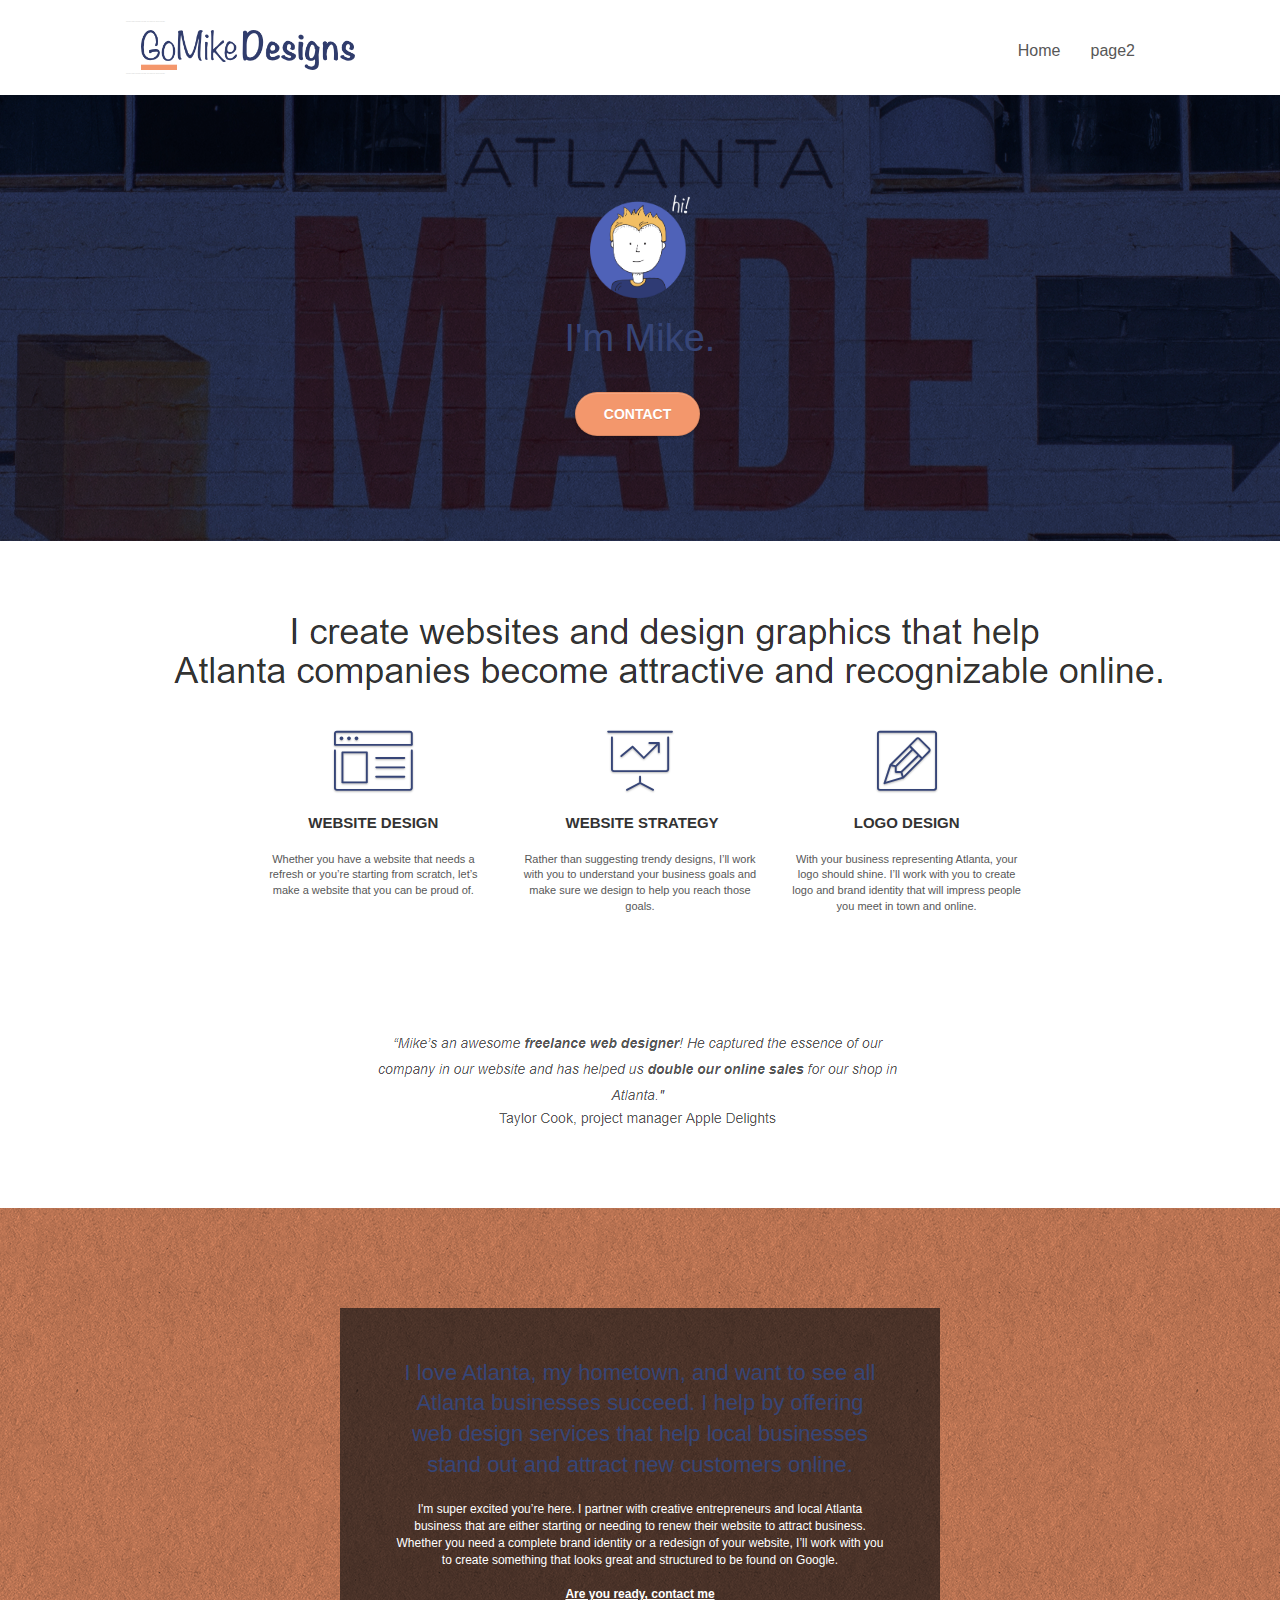
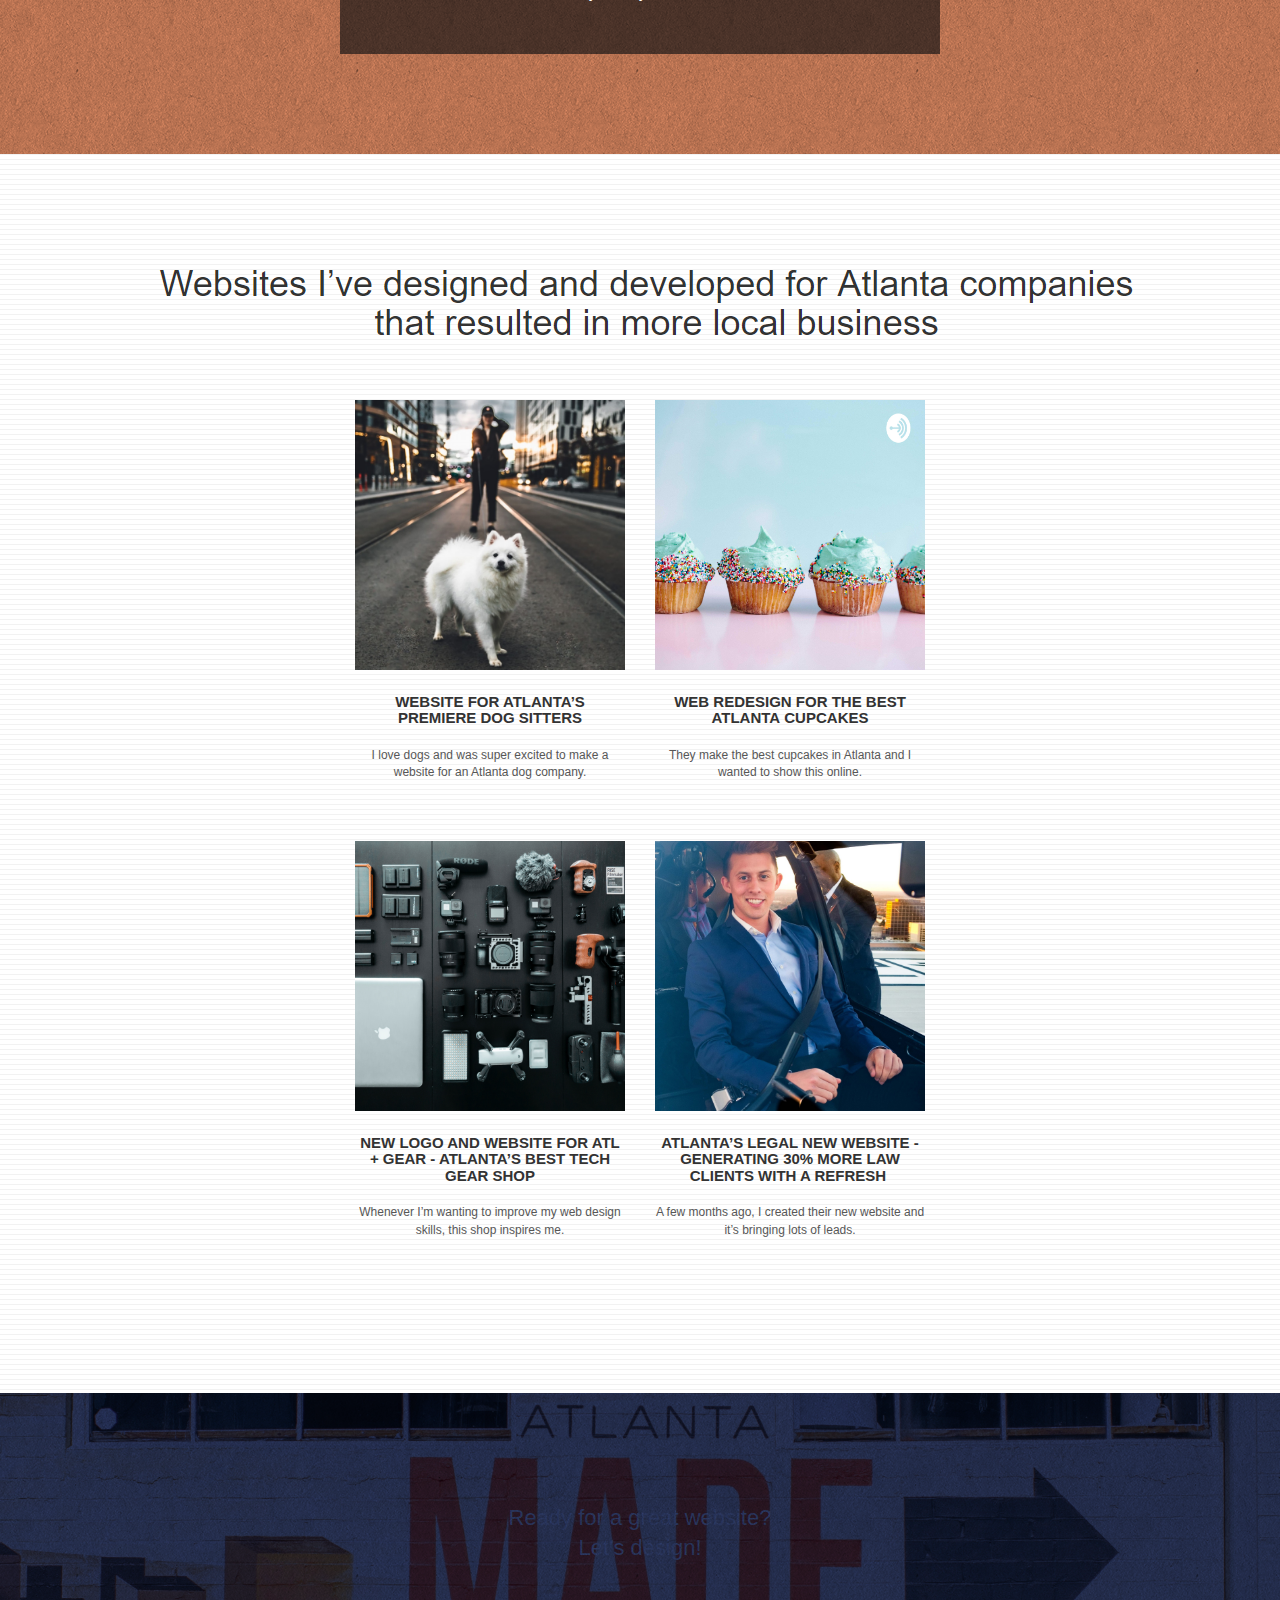
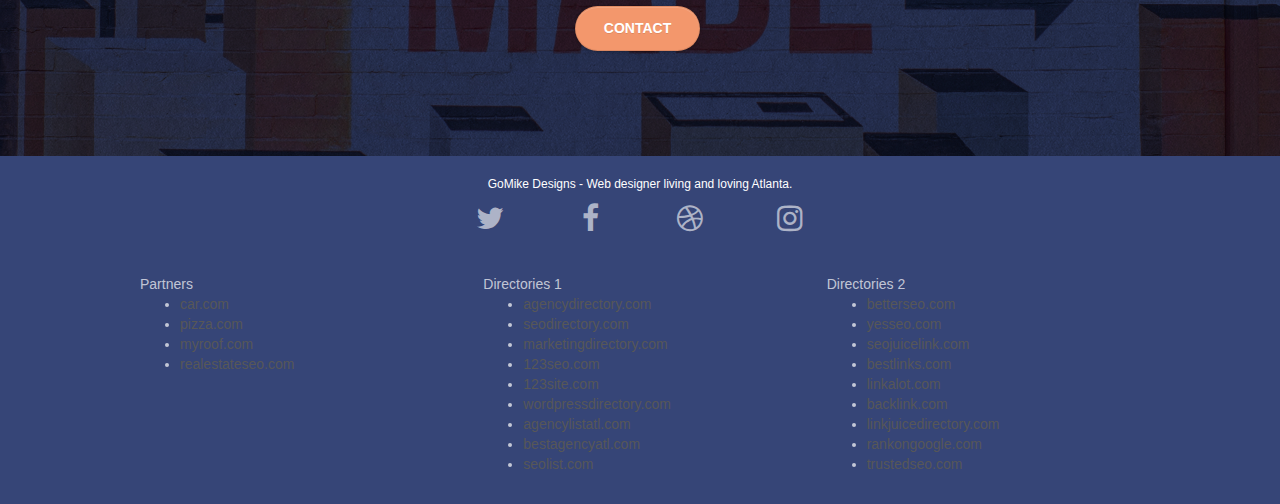
==== index.html @ de00672e "Project Setup" ====
<!doctype html>
<html lang="Default">
<head>
    <meta charset="utf-8">
    <meta name="keywords" content="seo, google, website, internet, web design, design agency, design agency, design agency, design agency, design agency, design agency, logo design atlanta">
    <meta name="description" content="I'm Mike and your should hire me to build your website">
    <meta name="viewport" content="width=device-width, initial-scale=1.0, viewport-fit=cover">
    <link rel="shortcut icon" type="image/png" href="favicon.jpg">
    
	<link rel="stylesheet" type="text/css" href="./css/bootstrap.css">
	<link rel="stylesheet" type="text/css" href="style.css">
	<link rel="stylesheet" type="text/css" href="./css/font-awesome.css">
	<link rel="stylesheet" type="text/css" href="./css/et-line.css">
	
    
	<script src="./js/jquery-2.1.0.js"></script>
	<script src="./js/bootstrap.js"></script>
	<script src="./js/blocs.js"></script>
	<script src="./js/jquery.touchSwipe.js"></script>
	<script src="./js/gmaps.js"></script>

    <title>.</title>

    
<!-- Analytics -->
 
<!-- Analytics END -->
    
</head>
<body>
<!-- Main container -->
<div class="page-container">
    
<!-- bloc-0 -->
<div class="bloc bgc-white l-bloc " id="bloc-0">
	<div class="container bloc-sm">
		<nav class="navbar row">
			<div class="navbar-header">
					<div class="keywords" style="color:#cccccc;font-size:1px;">web agency atlanta, web strategy, web design, logo, website, web, internet, logo design</div>
				<a class="navbar-brand" href="index.html"><img src="img/atlanta%20web%20design%20logo.png" alt="logo, seo, google, website, internet, web design, design agency" height="40" /></a>
					<div class="keywords" style="color:#cccccc;font-size:1px;">web agency atlanta, web strategy, web design, logo, website, web, internet, logo design</div>

				<button id="nav-toggle" type="button" class="ui-navbar-toggle navbar-toggle" data-toggle="collapse" data-target=".navbar-1">
					<span class="sr-only">Toggle navigation</span><span class="icon-bar"></span><span class="icon-bar"></span><span class="icon-bar"></span>
				</button>
			</div>
			<div class="collapse navbar-collapse navbar-1 special-dropdown-nav">
				<ul class="site-navigation nav navbar-nav">
					<li>
						<a href="index.html">Home</a>
					</li>
					<li>
					</li>
					<li>
						<a href="page2.html">page2</a>
					</li>
				</ul>
			</div>
		</nav>
	</div>
</div>
<!-- bloc-0 END -->

<!-- bloc-1-hero -->
<div class="bloc bgc-dark-slate-blue bg-atlanta-20made-20sign d-bloc bg-t-edge bloc-bg-texture texture-paper b-parallax" id="bloc-1-hero">
	<div class="container bloc-lg">
		<div class="row tight-width-whitespace">
			<div class="col-sm-12">
				<img src="img/atlanta%20web%20designer%20mike.png" class="center-block image-resize-mode" width="100" alt="atlanta web designer mike,seo, google, website, internet, web design, design agency" />
				<h1 class="text-center hero-bloc-text tc-white ">
					I'm Mike.
				</h1>
				<div class="text-center">
					<a href="page2.html" class="btn btn-lg btn-clean btn-rd cta-hero btn-atomic-tangerine" id="cta-hero">Contact</a>
				</div>
			</div>
		</div>
	</div>
</div>
<!-- bloc-1-hero END -->

<!-- bloc-2-services -->
<div class="bloc bgc-white l-bloc" id="bloc-2-services">
	<div class="container bloc-md">
		<div class="row">
			<div class="col-sm-12 text-center">
				<img alt="web agency, web design, logo design, atlanta agency, mike" src="img/title.png" />
			</div>
		</div>
		<div class="row voffset-lg med-width-whitespace">
			<div class="col-sm-4">
				<div class="text-center">
					<span class="et-icon-browser sm-shadow icon-dark-slate-blue icons icon-lg"></span>
				</div>
				<h1 class="mg-md text-center service-header">
					Website Design
				</h1>
				<p class="text-center ">
					Whether you have a website that needs a refresh or you&rsquo;re starting from scratch, let&rsquo;s make a website that you can be proud of.
				</p>
			</div>
			<div class="col-sm-4">
				<div class="text-center">
					<span class="et-icon-presentation sm-shadow icon-dark-slate-blue icons icon-lg"></span>
				</div>
				<h1 class="mg-md text-center service-header">
					&nbsp;Website Strategy
				</h1>
				<p class="text-center ">
					Rather than suggesting trendy designs, I&rsquo;ll work with you to understand your business goals and make sure we design to help you reach those goals.<br>
				</p>
			</div>
			<div class="col-sm-4">
				<div class="text-center">
					<span class="et-icon-edit sm-shadow icon-dark-slate-blue icons icon-lg"></span>
				</div>
				<h1 class="mg-md text-center service-header">
					Logo Design
				</h1>
				<p class="text-center ">
					With your business representing Atlanta, your logo should shine. I&rsquo;ll work with you to create logo and brand identity that will impress people you meet in town and online.
				</p>
			</div>
		</div>
		<div class="row voffset-lg voffset">
			<div class="col-xs-12 col-md-8 col-md-offset-2 text-center">
				<img alt="web agency, web design, logo design " src="img/quote.png" />
			</div>
		</div>
	</div>
</div>
<!-- bloc-2-services END -->

<!-- bloc-3-what-i-do -->
<div class="bloc tc-white bgc-atomic-tangerine bloc-bg-texture texture-paper b-parallax bg-atlanta-20made-20sign-20orange d-bloc" id="bloc-3-what-i-do">
	<div class="container bloc-lg">
		<div class="row tight-width-whitespace black-background">
			<div class="col-sm-12">
				<h2 class="mg-md text-center tc-white">
					I love Atlanta, my hometown, and want to see all Atlanta businesses succeed. I help by offering web design services that help local businesses stand out and attract new customers online.<br>
				</h2>
				<p class="text-center white">
					I'm super excited you&rsquo;re here. I partner with creative entrepreneurs and local Atlanta business that are either starting or needing to renew their website to attract business. Whether you need a complete brand identity or a redesign of your website, I&rsquo;ll work with you to create something that looks great and structured to be found on Google.<br><br><a class="ltc-white bold-link" href="page2.html">Are you ready, contact me</a><br>
				</p>
			</div>
		</div>
	</div>
</div>
<!-- bloc-3-what-i-do END -->

<!-- bloc-4-portfolio -->
<div class="bloc bgc-white bg-lines-h2-bg bg-repeat l-bloc" id="bloc-4-portfolio">
	<div class="container bloc-lg">
		<div class="row">
			<div class="col-sm-12 text-center">
								<img alt="web agency, web design, logo design " src="img/title2.png" />

			</div>
		</div>
		<div class="row tight-width-whitespace portfolio-row">
			<div class="col-sm-6">
				<a href="#" data-lightbox="img/11.jpg" data-gallery-id="gallery-1" data-caption="Website for Atlanta's Premiere dog salon" data-frame="snapshot-lb"><img src="img/11.jpg" class="img-responsive portfolio-thumb" alt="seo, google, website, internet, web design, design agency website for dog salon"/></a>
				<h3 class="mg-md text-center">
					Website for Atlanta&rsquo;s premiere Dog Sitters
				</h3>
				<p class="text-center">
					I love dogs and was super excited to make a website for an Atlanta dog company.
				</p>
			</div>
			<div class="col-sm-6">
				<a href="#" data-lightbox="img/2.jpg" data-gallery-id="gallery-1" data-caption="web redesign for the best cupcakes in Atlanta" data-frame="snapshot-lb"><img src="img/2.jpg" class="img-responsive portfolio-thumb" alt="seo, google, website, internet, web design, design agency website for best cupcakes in atlanta"/></a>
				<h3 class="mg-md text-center">
					Web redesign for the best Atlanta&nbsp;cupcakes
				</h3>
				<p class="text-center">
					They make the best cupcakes in Atlanta and I wanted to show this online.
				</p>
			</div>
		</div>
		<div class="row tight-width-whitespace portfolio-row">
			<div class="col-sm-6">
				<a href="#" data-lightbox="img/3.bmp" data-gallery-id="gallery-1" data-caption="New logo and website for Atlanta's best tech gear shop" data-frame="snapshot-lb"><img src="img/3.bmp" class="img-responsive portfolio-thumb" alt="3.jpg" /></a>
				<h3 class="mg-md text-center">
					New logo and website for Atl + Gear - Atlanta&rsquo;s best tech gear shop
				</h3>
				<p class="text-center">
					Whenever I&rsquo;m wanting to improve my web design skills, this shop inspires me.
				</p>
			</div>
			<div class="col-sm-6">
				<a href="#" data-lightbox="img/4.bmp" data-gallery-id="gallery-1" data-caption="Atlanta's legal website generates 30% more clients after web redesign" data-frame="snapshot-lb"><img src="img/4.bmp" class="img-responsive portfolio-thumb" alt="seo, google, website, internet, web design, Atlanta's legal website generates 30% more clients after web redesign" /></a>
				<h3 class="mg-md text-center">
					Atlanta&rsquo;s legal new website - Generating 30% more law clients with a refresh&nbsp;
				</h3>
				<p class="text-center">
					A few months ago, I created their new website and it&rsquo;s bringing lots of leads.
				</p>
			</div>
		</div>
	</div>
</div>
<!-- bloc-4-portfolio END -->

<!-- bloc-5-cta -->
<div class="bloc bgc-dark-slate-blue bg-atlanta-20made-20sign d-bloc bloc-bg-texture texture-paper" id="bloc-5-cta">
	<div class="container bloc-lg">
		<div class="row">
			<h2 class="mg-md text-center tc-white">
				Ready for a great website? <br>Let&rsquo;s design!
			</h2>
			<div class="col-sm-12 text-center">
				<a href="page2.html" class="btn btn-atomic-tangerine btn-clean btn-rd btn-lg cta-hero">Contact</a>
			</div>
		</div>
	</div>
</div>
<!-- bloc-5-cta END -->

<!-- Footer - bloc-8 -->
<div class="bloc bgc-dark-slate-blue d-bloc" id="bloc-8">
	<div class="container bloc-sm">
		<div class="row">
			<div class="col-sm-12">
				<p class="text-center white">
					GoMike Designs - Web designer living and loving Atlanta.<br>
				</p>
				<div class="row row-no-gutters social">
					<div class="col-sm-3">
						<div class="text-center">
							<a class="social" href="index.html"><span class="fa fa-twitter icon-md"></span></a>
						</div>
					</div>
					<div class="col-sm-3">
						<div class="text-center">
							<a class="social" href="index.html"><span class="fa fa-facebook icon-md"></span></a>
						</div>
					</div>
					<div class="col-sm-3">
						<div class="text-center">
							<a class="social" href="index.html"><span class="fa fa-dribbble icon-md"></span></a>
						</div>
					</div>
					<div class="col-sm-3">
						<div class="text-center">
							<a class="social" href="index.html"><span class="fa fa-instagram icon-md"></span></a>
						</div>
					</div>

					<div class="keywords" style="color:#364577;">web agency atlanta, web strategy, web design, logo, website, web, internet, logo design</div>

				</div>
					<div class="row">
					<div class="col-sm-4">
						Partners
							<ul>
								<li><a href="car.com">car.com</a></li>
								<li><a href="pizza.com">pizza.com</a></li>
								<li><a href="myroof.com">myroof.com</a></li>
								<li><a href="realestateseo.com">realestateseo.com</a></li>
							</ul>		
					</div>
					<div class="col-sm-4">
						Directories 1
						<ul>
							<li><a href="agencydirectory.com">agencydirectory.com</a></li>
							<li><a href="seodirectory.com">seodirectory.com</a></li>
							<li><a href="marketingdirectory.com">marketingdirectory.com</a></li>
							<li><a href="123seo.com">123seo.com</a></li>
							<li><a href="123site.com">123site.com</a></li>
							<li><a href="wordpressdirectory.com">wordpressdirectory.com</a></li>
							<li><a href="agencylistatl.com">agencylistatl.com</a></li>
							<li><a href="bestagencyatl.com">bestagencyatl.com</a></li>
							<li><a href="seolist.com">seolist.com</a></li>
						</ul>
					</div>
					<div class="col-sm-4">
						Directories 2
						<ul>
							<li><a href="betterseo.com">betterseo.com</a></li>
							<li><a href="yesseo.com">yesseo.com</a></li>
							<li><a href="seojuicelink.com">seojuicelink.com</a></li>
							<li><a href="bestlinks.com">bestlinks.com</a></li>
							<li><a href="linkalot.com">linkalot.com</a></li>
							<li><a href="backlink.com">backlink.com</a></li>
							<li><a href="linkjuicedirectory.com">linkjuicedirectory.com</a></li>
							<li><a href="rankongoogle.com">rankongoogle.com</a></li>
							<li><a href="trustedseo.com">trustedseo.com</a></li>
						</ul>
					</div>
				</div>
			</div>
		</div>
	</div>
</div>
<!-- Footer - bloc-8 END -->

</div>
<!-- Main container END -->
    

</body>
</html>
---- style.css ----
body {
    margin: 0;
    padding: 0;
    background: #FFF;
    overflow-x: hidden;
    -webkit-font-smoothing: antialiased;
    -moz-osx-font-smoothing: grayscale;
}

a,
button {
    transition: all .3s ease-in-out;
    outline: none!important;
}

a:hover {
    text-decoration: none;
    cursor: pointer;
}

#page-loading-blocs-notifaction {
    position: fixed;
    top: 0;
    bottom: 0;
    width: 100%;
    z-index: 100000;
    background: #FFFFFF url("img/pageload-spinner.gif") no-repeat center center;
}

.bloc {
    width: 100%;
    clear: both;
    background: 50% 50% no-repeat;
    padding: 0 50px;
    -webkit-background-size: cover;
    -moz-background-size: cover;
    -o-background-size: cover;
    background-size: cover;
    position: relative;
}

.bloc .container {
    padding-left: 0;
    padding-right: 0;
}

.bloc-lg {
    padding: 100px 50px;
}

.bloc-md {
    padding: 50px;
}

.bloc-sm {
    padding: 20px 50px;
}

.bg-center,
.bg-l-edge,
.bg-r-edge,
.bg-t-edge,
.bg-b-edge,
.bg-tl-edge,
.bg-bl-edge,
.bg-tr-edge,
.bg-br-edge,
.bg-repeat {
    -webkit-background-size: auto!important;
    -moz-background-size: auto!important;
    -o-background-size: auto!important;
    background-size: auto!important;
}

.bg-repeat {
    background: repeat;
}

.bg-t-edge {
    background: top no-repeat;
}

.bloc-bg-texture::before {
    content: "";
    background-size: 2px 2px;
    position: absolute;
    top: 0;
    bottom: 0;
    left: 0;
    right: 0;
}

.texture-paper::before {
    background: url("img/texture-paper.png");
    background-size: 280px 280px;
}

.b-parallax {
    background-attachment: fixed;
}

.d-bloc {
    color: rgba(255, 255, 255, .7);
}

.d-bloc button:hover {
    color: rgba(255, 255, 255, .9);
}

.d-bloc .icon-round,
.d-bloc .icon-square,
.d-bloc .icon-rounded,
.d-bloc .icon-semi-rounded-a,
.d-bloc .icon-semi-rounded-b {
    border-color: rgba(255, 255, 255, .9);
}

.d-bloc .divider-h span {
    border-color: rgba(255, 255, 255, .2);
}

.d-bloc .a-btn,
.d-bloc .navbar a,
.d-bloc .navbar-brand,
.d-bloc a .icon-sm,
.d-bloc a .icon-md,
.d-bloc a .icon-lg,
.d-bloc a .icon-xl,
.d-bloc h1 a,
.d-bloc h2 a,
.d-bloc h3 a,
.d-bloc h4 a,
.d-bloc h5 a,
.d-bloc h6 a,
.d-bloc p a {
    color: rgba(255, 255, 255, .6);
}

.d-bloc .a-btn:hover,
.d-bloc .navbar a:hover,
.d-bloc .navbar-brand:hover,
.d-bloc a:hover .icon-sm,
.d-bloc a:hover .icon-md,
.d-bloc a:hover .icon-lg,
.d-bloc a:hover .icon-xl,
.d-bloc h1 a:hover,
.d-bloc h2 a:hover,
.d-bloc h3 a:hover,
.d-bloc h4 a:hover,
.d-bloc h5 a:hover,
.d-bloc h6 a:hover,
.d-bloc p a:hover {
    color: rgba(255, 255, 255, 1);
}

.d-bloc .navbar-toggle .icon-bar {
    background: rgba(255, 255, 255, 1);
}

.d-bloc .btn-wire,
.d-bloc .btn-wire:hover {
    color: rgba(255, 255, 255, 1);
    border-color: rgba(255, 255, 255, 1);
}

.d-bloc .panel {
    color: rgba(0, 0, 0, .5);
}

.d-bloc .panel button:hover {
    color: rgba(0, 0, 0, .7);
}

.d-bloc .panel icon {
    border-color: rgba(0, 0, 0, .7);
}

.d-bloc .panel .divider-h span {
    border-color: rgba(0, 0, 0, .1);
}

.d-bloc .panel .a-btn {
    color: rgba(0, 0, 0, .6);
}

.d-bloc .panel .a-btn:hover {
    color: rgba(0, 0, 0, 1);
}

.d-bloc .panel .btn-wire,
.d-bloc .panel .btn-wire:hover {
    color: rgba(0, 0, 0, .7);
    border-color: rgba(0, 0, 0, .3);
}

.d-bloc .panel,
.l-bloc {
    color: rgba(0, 0, 0, .5);
}

.d-bloc .panel button:hover,
.l-bloc button:hover {
    color: rgba(0, 0, 0, .7);
}

.l-bloc .icon-round,
.l-bloc .icon-square,
.l-bloc .icon-rounded,
.l-bloc .icon-semi-rounded-a,
.l-bloc .icon-semi-rounded-b {
    border-color: rgba(0, 0, 0, .7);
}

.d-bloc .panel .divider-h span,
.l-bloc .divider-h span {
    border-color: rgba(0, 0, 0, .1);
}

.d-bloc .panel .a-btn,
.l-bloc .a-btn,
.l-bloc .navbar a,
.l-bloc .navbar-brand,
.l-bloc a .icon-sm,
.l-bloc a .icon-md,
.l-bloc a .icon-lg,
.l-bloc a .icon-xl,
.l-bloc h1 a,
.l-bloc h2 a,
.l-bloc h3 a,
.l-bloc h4 a,
.l-bloc h5 a,
.l-bloc h6 a,
.l-bloc p a {
    color: rgba(0, 0, 0, .6);
}

.d-bloc .panel .a-btn:hover,
.l-bloc .a-btn:hover,
.l-bloc .navbar a:hover,
.l-bloc .navbar-brand:hover,
.l-bloc a:hover .icon-sm,
.l-bloc a:hover .icon-md,
.l-bloc a:hover .icon-lg,
.l-bloc a:hover .icon-xl,
.l-bloc h1 a:hover,
.l-bloc h2 a:hover,
.l-bloc h3 a:hover,
.l-bloc h4 a:hover,
.l-bloc h5 a:hover,
.l-bloc h6 a:hover,
.l-bloc p a:hover {
    color: rgba(0, 0, 0, 1);
}

.l-bloc .navbar-toggle .icon-bar {
    color: rgba(0, 0, 0, .6);
}

.d-bloc .panel .btn-wire,
.d-bloc .panel .btn-wire:hover,
.l-bloc .btn-wire,
.l-bloc .btn-wire:hover {
    color: rgba(0, 0, 0, .7);
    border-color: rgba(0, 0, 0, .3);
}

.voffset {
    margin-top: 30px;
}

.voffset-lg {
    margin-top: 80px;
}

.row-no-gutters {
    margin-right: 0;
    margin-left: 0;
}

.row.row-no-gutters > [class^="col-"],
.row.row-no-gutters > [class*=" col-"] {
    padding-right: 0;
    padding-left: 0;
}

#bloc-2-services p {
    font-size: 11px;
}

.navbar {
    margin-bottom: 0;
    z-index: 1;
}

.navbar-brand {
    height: auto;
    padding: 3px 15px;
    font-size: 25px;
    font-weight: normal;
    font-weight: 600;
    line-height: 44px;
}

.navbar-brand img {
    max-height: 200px;
    margin: 0 5px 0 0;
    display: inline;
}

.navbar-brand img[src$=svg] {
    min-width: 100px;
}

.nav-center .navbar-brand img {
    margin: 0;
}

.navbar .nav {
    padding-top: 2px;
    margin-right: -16px;
    float: right;
    z-index: 1;
}

.nav > li {
    float: left;
    margin-top: 4px;
    font-size: 16px;
}

.navbar-nav .open .dropdown-menu > li > a {
    text-align: inherit;
}

.nav > li a:hover,
.nav > li a:focus {
    background: transparent;
}

.navbar-toggle {
    margin: 10px 10px 0 0;
    border: 0px;
}

.navbar-toggle:hover {
    background: transparent!important;
}

.navbar-toggle .icon-bar {
    background-color: rgba(0, 0, 0, .5);
    width: 26px;
}

.nav-invert .navbar .nav {
    float: left;
}

.nav-invert .navbar-header,
.nav-invert .navbar-brand {
    float: right;
    position: relative;
    z-index: 2;
}

@media (min-width: 768px) {
    .site-navigation {
        position: absolute;
        top: 50%;
        right: 20px;
        transform: translate(0, -50%);
        -webkit-transform: translateY(-50%);
    }
    .nav > li .dropdown-menu a,
    .nav > li .dropdown-menu a:hover {
        color: #484848;
    }
    .nav-invert .site-navigation {
        left: 0;
        right: 0;
    }
    .nav-center {
        text-align: center;
    }
    .nav-center .navbar-header {
        width: 100%;
    }
    .nav-center .navbar-header,
    .nav-center .navbar-brand,
    .nav-center .nav > li {
        float: none;
        display: inline-block;
    }
    .nav-center .site-navigation {
        position: relative;
        width: 100%;
        right: 0;
        margin-right: 0px;
        margin-top: 20px;
    }
    .nav-center.mini-nav .navbar-toggle {
        float: none;
        margin: 10px auto 0;
    }
}

.nav > li > .dropdown a {
    background: none!important;
    display: block;
    padding: 14px 15px;
}

nav .caret {
    margin: 0 5px;
}

.dropdown-menu .dropdown-menu {
    top: -8px;
    left: 100%;
}

.dropdown-menu .dropmenu-flow-right {
    top: 100%;
    left: 0;
    margin-left: -1px;
    border-top-left-radius: 0;
    border-top-right-radius: 0;
}

.dropdown-menu .dropdown span {
    border: 4px solid black;
    border-top-color: transparent;
    border-right-color: transparent;
    border-bottom-color: transparent;
    margin: 6px -5px 0 0!important;
    float: right;
}

.mg-md {
    margin-top: 10px;
    margin-bottom: 20px;
}

.mg-lg {
    margin-top: 10px;
    margin-bottom: 40px;
}

.btn {
    margin: 0 5px 5px 0;
}

.btn.pull-right {
    margin: 0 0 5px 5px;
}

.btn-d,
.btn-d:hover,
.btn-d:focus {
    color: #FFF;
    background: rgba(0, 0, 0, .3);
}

button {
    outline: none!important;
}

.btn-rd {
    border-radius: 40px;
}

.btn-clean {
    border: 1px solid rgba(0, 0, 0, .08);
    border-bottom-color: rgba(0, 0, 0, .1);
    text-shadow: 0 1px 0 rgba(0, 0, 1, .1);
    box-shadow: 0 1px 3px rgba(0, 0, 1, .25), inset 0 1px 0 0 rgba(255, 255, 255, .15);
}

.icon-md {
    font-size: 30px!important;
}

.icon-lg {
    font-size: 60px!important;
}

.sm-shadow {
    text-shadow: 0 1px 2px rgba(0, 0, 0, .3);
}

.panel-sq,
.panel-sq .panel-heading,
.panel-sq .panel-footer {
    border-radius: 0;
}

.panel-rd {
    border-radius: 30px;
}

.panel-rd .panel-heading {
    border-radius: 29px 29px 0 0;
}

.panel-rd .panel-footer {
    border-radius: 0 0 29px 29px;
}

.form-control {
    border-color: rgba(0, 0, 0, .1);
    box-shadow: none;
}

.scrollToTop {
    width: 40px;
    height: 40px;
    position: fixed;
    bottom: 20px;
    right: 20px;
    opacity: 0;
    z-index: 500;
    transition: all .3s ease-in-out;
}

.scrollToTop span {
    margin-top: 6px;
}

.showScrollTop {
    font-size: 14px;
    opacity: 1;
}

a[data-lightbox] {
    position: relative;
    display: block;
    text-align: center;
}

a[data-lightbox]:hover::before {
    content: "+";
    font-family: "HelveticaNeue-Light", "Helvetica Neue Light", "Helvetica Neue", Helvetica, Arial;
    font-size: 32px;
    width: 50px;
    height: 50px;
    margin-left: -25px;
    border-radius: 50%;
    background: rgba(0, 0, 0, .6);
    color: #FFF;
    font-weight: 100;
    z-index: 1;
    position: absolute;
    top: 50%;
    transform: translateY(-50%);
    -webkit-transform: translateY(-50%);
}

a[data-lightbox]:hover img {
    opacity: 0.6;
    -webkit-animation-fill-mode: none;
    animation-fill-mode: none;
}

#lightbox-modal {
    display: flex;
    align-items: center;
}

#lightbox-modal .modal-dialog {
    width: 90%;
    max-width: 900px;
    margin: 0 auto 0;
}

#lightbox-modal .modal-dialog img {
    max-height: 90vh;
    margin: 0 auto;
}

.lightbox-caption {
    padding: 20px;
    color: #FFF;
    background: rgba(0, 0, 0, .5);
    position: absolute;
    left: 15px;
    right: 15px;
    bottom: 5px;
}

.close-lightbox {
    color: #FFF;
    font-size: 30px;
    position: absolute;
    top: 20px;
    right: 20px;
    z-index: 20;
    background: rgba(0, 0, 0, .5);
    border: none;
    line-height: 30px;
    padding: 0 9px 5px;
    opacity: 0.3;
}

.close-lightbox:hover,
.next-lightbox:hover,
.prev-lightbox:hover {
    opacity: 1.0;
    color: #FFF;
}

.next-lightbox,
.prev-lightbox {
    font-size: 20px;
    color: rgba(255, 255, 255, .9);
    background: rgba(0, 0, 0, .5);
    transition: all .2s ease-in-out;
    position: absolute;
    top: 45%;
    z-index: 1;
    opacity: 0.4;
}

.next-lightbox {
    padding: 6px 8px 1px 13px;
    right: 25px;
}

.prev-lightbox {
    padding: 6px 13px 1px 10px;
    left: 25px;
}

.snapshot-lb .modal-body {
    padding-bottom: 45px;
}

.snapshot-lb .lightbox-caption {
    padding: 0;
    color: rgba(0, 0, 0, .5);
    background: none;
}

h1,
h2,
h3,
h4,
h5,
h6,
p,
label,
.btn,
a {
    font-family: "helvetica";
    font-weight: 400;
    color: #575757!important;
}

.container {
    max-width: 1000px;
}

.hero-bloc-text {
    font-size: 38px;
}

.hero-bloc-text-sub {
    font-size: 36px;
}

.statement-bloc-text {
    line-height: 26px;
    font-style: italic;
    font-size: 20px;
    text-align: center;
    font-weight: lighter;
    max-width: 520px;
    margin: auto auto auto auto;
}

p {
    font-size: 12px;
}

.tight-width-whitespace {
    max-width: 600px;
    margin: auto auto auto auto;
}

.h1 {
    font-size: 20px;
    font-family: "Open Sans";
}

.cta-hero {
    margin-top: 22px;
    color: #FFFFFF!important;
    text-transform: uppercase;
    padding: 12px 28px 12px 28px;
    font-size: 1.0em;
    font-weight: 700;
}

.social {
    max-width: 400px;
    margin: auto auto auto auto;
}

h2 {
    font-size: 22px;
    line-height: 1.4em;
}

h3 {
    font-size: 15px;
    text-transform: uppercase;
    font-weight: 700;
    color: #333333!important;
}

.med-width-whitespace {
    max-width: 800px;
    margin: auto auto auto auto;
    box-shadow: 0px 0px 0px #000000;
}

h1 {
    color: #333333!important;
}

h4 {
    color: #333333!important;
}

.icons {
    margin-bottom: 14px;
    margin-top: 24px;
}

.white {
    color: #FFFFFF!important;
}

.portfolio-thumb {
    margin-bottom: 24px;
}

.portfolio-row {
    margin-bottom: 44px;
    margin-top: 50px;
}

.avatar {
    box-shadow: 0px 4px 9px rgba(0, 0, 0, 0.3);
}

.black-background {
    background-color: rgba(35, 31, 32, 0.7);
    padding: 40px 40px 40px 40px;
}

.bold-link {
    font-weight: 900;
    text-decoration: underline!important;
}

.service-header {
    font-size: 15px;
    font-weight: 700;
    text-transform: uppercase;
}

.bgc-white {
    background-color: #FFFFFF;
}

.bgc-dark-slate-blue {
    background-color: #364577;
}

.bgc-atomic-tangerine {
    background-color: #F3976C;
}

.tc-white {
    color: #364577!important;
}

.btn-atomic-tangerine {
    background: #F3976C;
    color: #FFFFFF!important;
}

.btn-atomic-tangerine:hover {
    background: #c27956!important;
    color: #FFFFFF!important;
}

.ltc-white {
    color: #FFFFFF!important;
}

.ltc-white:hover {
    color: #cccccc!important;
}

.ltc-atomic-tangerine {
    color: #F3976C!important;
}

.ltc-atomic-tangerine:hover {
    color: #c27956!important;
}

.icon-dark-slate-blue {
    color: #364577!important;
    border-color: #364577!important;
}

.bg-dots-bg {
    background-image: url("img/dots-bg.png");
}

.bg-lines-h2-bg {
    background-image: url("img/lines-h2-bg.png");
}

.bg-atlanta-20made-20sign {
    background-image: url("img/atlanta%20made%20sign.jpg");
}

.bg-atlanta-20made-20sign-20orange {
    background-image: url("img/atlanta%20made%20sign%20orange.jpg");
}

@media (max-width: 1024px) {
    .bloc {
        padding-left: 20px;
        padding-right: 20px;
    }
    .bloc.full-width-bloc,
    .bloc-tile-2.full-width-bloc .container,
    .bloc-tile-3.full-width-bloc .container,
    .bloc-tile-4.full-width-bloc .container {
        padding-left: 0;
        padding-right: 0;
    }
}

@media (max-width: 992px) and (min-width: 768px) {
    .navbar .nav {
        max-width: 80%
    }
    .nav-center.navbar .nav {
        max-width: 100%
    }
}

@media only screen and (min-device-width: 768px) and (max-device-width: 1024px) and (orientation: landscape) {
    .b-parallax {
        background-attachment: scroll;
    }
}

@media only screen and (min-device-width: 1024px) and (max-device-width: 1366px) and (-webkit-min-device-pixel-ratio: 1.5) {
    .b-parallax {
        background-attachment: scroll;
    }
}

@media (max-width: 991px) {
    .container {
        width: 100%;
    }
    .b-parallax {
        background-attachment: scroll;
    }
    .page-container,
    #hero-bloc {
        overflow-x: hidden;
        position: relative;
    }
    .bloc {
        padding-left: constant(safe-area-inset-left);
        padding-right: constant(safe-area-inset-right);
    }
    .bloc-group,
    .bloc-group .bloc {
        display: block;
        width: 100%;
    }
    .bloc-fill-screen .fill-bloc-top-edge,
    .bloc-fill-screen .fill-bloc-bottom-edge {
        padding: 0 20px;
        padding-left: constant(safe-area-inset-left);
        padding-right: constant(safe-area-inset-right);
    }
}

@media (max-width: 767px) {
    .page-container {
        overflow-x: hidden;
        position: relative;
    }
    h1,
    h2,
    h3,
    h4,
    h5,
    h6,
    p,
    #disqus_thread {
        padding-left: 10px!important;
        padding-right: 10px!important;
    }
    .b-parallax {
        background-attachment: scroll;
    }
    .navbar .nav {
        padding-top: 0;
        border-top: 1px solid rgba(0, 0, 0, .2);
        float: none!important;
    }
    .navbar.row {
        margin-left: 0;
        margin-right: 0;
    }
    .site-navigation {
        position: inherit;
        transform: none;
        -webkit-transform: none;
        -ms-transform: none;
    }
    .nav > li {
        margin-top: 0;
        border-bottom: 1px solid rgba(0, 0, 0, .1);
        background: rgba(0, 0, 0, .05);
        text-align: left;
        padding-left: 15px;
        width: 100%;
    }
    .nav > li:hover {
        background: rgba(0, 0, 0, .08);
    }
    .dropdown .dropdown a .caret {
        float: none;
        margin: 5px 0 0 10px!important;
        border: 4px solid black;
        border-bottom-color: transparent;
        border-right-color: transparent;
        border-left-color: transparent;
    }
    #hero-bloc .navbar .nav {
        background: rgba(0, 0, 0, .8);
    }
    #hero-bloc .navbar .nav a {
        color: rgba(255, 255, 255, .6);
    }
    .hero {
        padding: 50px 0;
    }
    .hero-nav {
        left: -1px;
        right: -1px;
    }
    .navbar-collapse {
        padding: 0;
        overflow-x: hidden;
        -webkit-box-shadow: none;
        box-shadow: none;
    }
    .navbar-brand img {
        max-height: 40px;
        width: auto;
    }
    .nav-invert .navbar-header {
        float: none;
        width: 100%;
    }
    .nav-invert .navbar-toggle {
        float: left;
        margin-left: 10px;
    }
    .bloc {
        padding-left: 0;
        padding-right: 0;
    }
    .bloc-xxl,
    .bloc-xl,
    .bloc-lg {
        padding: 40px 0;
    }
    .bloc-sm,
    .bloc-md {
        padding-left: 0;
        padding-right: 0;
    }
    .bloc-tile-2 .container,
    .bloc-tile-3 .container,
    .bloc-tile-4 .container,
    .bloc-fill-screen .fill-bloc-top-edge,
    .bloc-fill-screen .fill-bloc-bottom-edge {
        padding-left: 0;
        padding-right: 0;
    }
    .a-block {
        padding: 0 10px;
    }
    .btn-dwn {
        display: none;
    }
    .voffset {
        margin-top: 5px;
    }
    .voffset-md {
        margin-top: 20px;
    }
    .voffset-lg {
        margin-top: 30px;
    }
    form {
        padding: 5px;
    }
    .close-lightbox {
        display: inline-block;
    }
    .blocsapp-device-iphone5 {
        background-size: 216px 425px;
        padding-top: 60px;
        width: 216px;
        height: 425px;
    }
    .blocsapp-device-iphone5 img {
        width: 180px;
        height: 320px;
    }
}

@media (max-width: 400px) {
    .bloc {
        padding-left: 0;
        padding-right: 0;
    }
}

@media (max-width: 767px) {
    .bloc-mob-center-text {
        text-align: center;
    }
}
---- css/et-line.css ----
@font-face {
    font-family: et-line;
    src: url(../fonts/et-line.eot);
    src: url(../fonts/et-line.eot?#iefix) format('embedded-opentype'), url(../fonts/et-line.woff) format('woff'), url(../fonts/et-line.ttf) format('truetype'), url(../fonts/et-line.svg#et-line) format('svg');
    font-weight: 400;
    font-style: normal
}

.et-icon-adjustments,
.et-icon-alarmclock,
.et-icon-anchor,
.et-icon-aperture,
.et-icon-attachment,
.et-icon-bargraph,
.et-icon-basket,
.et-icon-beaker,
.et-icon-bike,
.et-icon-book-open,
.et-icon-briefcase,
.et-icon-browser,
.et-icon-calendar,
.et-icon-camera,
.et-icon-caution,
.et-icon-chat,
.et-icon-circle-compass,
.et-icon-clipboard,
.et-icon-clock,
.et-icon-cloud,
.et-icon-compass,
.et-icon-desktop,
.et-icon-dial,
.et-icon-document,
.et-icon-documents,
.et-icon-download,
.et-icon-dribbble,
.et-icon-edit,
.et-icon-envelope,
.et-icon-expand,
.et-icon-facebook,
.et-icon-flag,
.et-icon-focus,
.et-icon-gears,
.et-icon-genius,
.et-icon-gift,
.et-icon-global,
.et-icon-globe,
.et-icon-googleplus,
.et-icon-grid,
.et-icon-happy,
.et-icon-hazardous,
.et-icon-heart,
.et-icon-hotairballoon,
.et-icon-hourglass,
.et-icon-key,
.et-icon-laptop,
.et-icon-layers,
.et-icon-lifesaver,
.et-icon-lightbulb,
.et-icon-linegraph,
.et-icon-linkedin,
.et-icon-lock,
.et-icon-magnifying-glass,
.et-icon-map,
.et-icon-map-pin,
.et-icon-megaphone,
.et-icon-mic,
.et-icon-mobile,
.et-icon-newspaper,
.et-icon-notebook,
.et-icon-paintbrush,
.et-icon-paperclip,
.et-icon-pencil,
.et-icon-phone,
.et-icon-picture,
.et-icon-pictures,
.et-icon-piechart,
.et-icon-presentation,
.et-icon-pricetags,
.et-icon-printer,
.et-icon-profile-female,
.et-icon-profile-male,
.et-icon-puzzle,
.et-icon-quote,
.et-icon-recycle,
.et-icon-refresh,
.et-icon-ribbon,
.et-icon-rss,
.et-icon-sad,
.et-icon-scissors,
.et-icon-scope,
.et-icon-search,
.et-icon-shield,
.et-icon-speedometer,
.et-icon-strategy,
.et-icon-streetsign,
.et-icon-tablet,
.et-icon-target,
.et-icon-telescope,
.et-icon-toolbox,
.et-icon-tools,
.et-icon-tools-2,
.et-icon-trophy,
.et-icon-tumblr,
.et-icon-twitter,
.et-icon-upload,
.et-icon-video,
.et-icon-wallet,
.et-icon-wine {
    font-family: et-line;
    speak: none;
    font-style: normal;
    font-weight: 400;
    font-variant: normal;
    text-transform: none;
    line-height: 1;
    -webkit-font-smoothing: antialiased;
    -moz-osx-font-smoothing: grayscale;
    display: inline-block
}

.et-icon-mobile:before {
    content: "\e000"
}

.et-icon-laptop:before {
    content: "\e001"
}

.et-icon-desktop:before {
    content: "\e002"
}

.et-icon-tablet:before {
    content: "\e003"
}

.et-icon-phone:before {
    content: "\e004"
}

.et-icon-document:before {
    content: "\e005"
}

.et-icon-documents:before {
    content: "\e006"
}

.et-icon-search:before {
    content: "\e007"
}

.et-icon-clipboard:before {
    content: "\e008"
}

.et-icon-newspaper:before {
    content: "\e009"
}

.et-icon-notebook:before {
    content: "\e00a"
}

.et-icon-book-open:before {
    content: "\e00b"
}

.et-icon-browser:before {
    content: "\e00c"
}

.et-icon-calendar:before {
    content: "\e00d"
}

.et-icon-presentation:before {
    content: "\e00e"
}

.et-icon-picture:before {
    content: "\e00f"
}

.et-icon-pictures:before {
    content: "\e010"
}

.et-icon-video:before {
    content: "\e011"
}

.et-icon-camera:before {
    content: "\e012"
}

.et-icon-printer:before {
    content: "\e013"
}

.et-icon-toolbox:before {
    content: "\e014"
}

.et-icon-briefcase:before {
    content: "\e015"
}

.et-icon-wallet:before {
    content: "\e016"
}

.et-icon-gift:before {
    content: "\e017"
}

.et-icon-bargraph:before {
    content: "\e018"
}

.et-icon-grid:before {
    content: "\e019"
}

.et-icon-expand:before {
    content: "\e01a"
}

.et-icon-focus:before {
    content: "\e01b"
}

.et-icon-edit:before {
    content: "\e01c"
}

.et-icon-adjustments:before {
    content: "\e01d"
}

.et-icon-ribbon:before {
    content: "\e01e"
}

.et-icon-hourglass:before {
    content: "\e01f"
}

.et-icon-lock:before {
    content: "\e020"
}

.et-icon-megaphone:before {
    content: "\e021"
}

.et-icon-shield:before {
    content: "\e022"
}

.et-icon-trophy:before {
    content: "\e023"
}

.et-icon-flag:before {
    content: "\e024"
}

.et-icon-map:before {
    content: "\e025"
}

.et-icon-puzzle:before {
    content: "\e026"
}

.et-icon-basket:before {
    content: "\e027"
}

.et-icon-envelope:before {
    content: "\e028"
}

.et-icon-streetsign:before {
    content: "\e029"
}

.et-icon-telescope:before {
    content: "\e02a"
}

.et-icon-gears:before {
    content: "\e02b"
}

.et-icon-key:before {
    content: "\e02c"
}

.et-icon-paperclip:before {
    content: "\e02d"
}

.et-icon-attachment:before {
    content: "\e02e"
}

.et-icon-pricetags:before {
    content: "\e02f"
}

.et-icon-lightbulb:before {
    content: "\e030"
}

.et-icon-layers:before {
    content: "\e031"
}

.et-icon-pencil:before {
    content: "\e032"
}

.et-icon-tools:before {
    content: "\e033"
}

.et-icon-tools-2:before {
    content: "\e034"
}

.et-icon-scissors:before {
    content: "\e035"
}

.et-icon-paintbrush:before {
    content: "\e036"
}

.et-icon-magnifying-glass:before {
    content: "\e037"
}

.et-icon-circle-compass:before {
    content: "\e038"
}

.et-icon-linegraph:before {
    content: "\e039"
}

.et-icon-mic:before {
    content: "\e03a"
}

.et-icon-strategy:before {
    content: "\e03b"
}

.et-icon-beaker:before {
    content: "\e03c"
}

.et-icon-caution:before {
    content: "\e03d"
}

.et-icon-recycle:before {
    content: "\e03e"
}

.et-icon-anchor:before {
    content: "\e03f"
}

.et-icon-profile-male:before {
    content: "\e040"
}

.et-icon-profile-female:before {
    content: "\e041"
}

.et-icon-bike:before {
    content: "\e042"
}

.et-icon-wine:before {
    content: "\e043"
}

.et-icon-hotairballoon:before {
    content: "\e044"
}

.et-icon-globe:before {
    content: "\e045"
}

.et-icon-genius:before {
    content: "\e046"
}

.et-icon-map-pin:before {
    content: "\e047"
}

.et-icon-dial:before {
    content: "\e048"
}

.et-icon-chat:before {
    content: "\e049"
}

.et-icon-heart:before {
    content: "\e04a"
}

.et-icon-cloud:before {
    content: "\e04b"
}

.et-icon-upload:before {
    content: "\e04c"
}

.et-icon-download:before {
    content: "\e04d"
}

.et-icon-target:before {
    content: "\e04e"
}

.et-icon-hazardous:before {
    content: "\e04f"
}

.et-icon-piechart:before {
    content: "\e050"
}

.et-icon-speedometer:before {
    content: "\e051"
}

.et-icon-global:before {
    content: "\e052"
}

.et-icon-compass:before {
    content: "\e053"
}

.et-icon-lifesaver:before {
    content: "\e054"
}

.et-icon-clock:before {
    content: "\e055"
}

.et-icon-aperture:before {
    content: "\e056"
}

.et-icon-quote:before {
    content: "\e057"
}

.et-icon-scope:before {
    content: "\e058"
}

.et-icon-alarmclock:before {
    content: "\e059"
}

.et-icon-refresh:before {
    content: "\e05a"
}

.et-icon-happy:before {
    content: "\e05b"
}

.et-icon-sad:before {
    content: "\e05c"
}

.et-icon-facebook:before {
    content: "\e05d"
}

.et-icon-twitter:before {
    content: "\e05e"
}

.et-icon-googleplus:before {
    content: "\e05f"
}

.et-icon-rss:before {
    content: "\e060"
}

.et-icon-tumblr:before {
    content: "\e061"
}

.et-icon-linkedin:before {
    content: "\e062"
}

.et-icon-dribbble:before {
    content: "\e063"
}
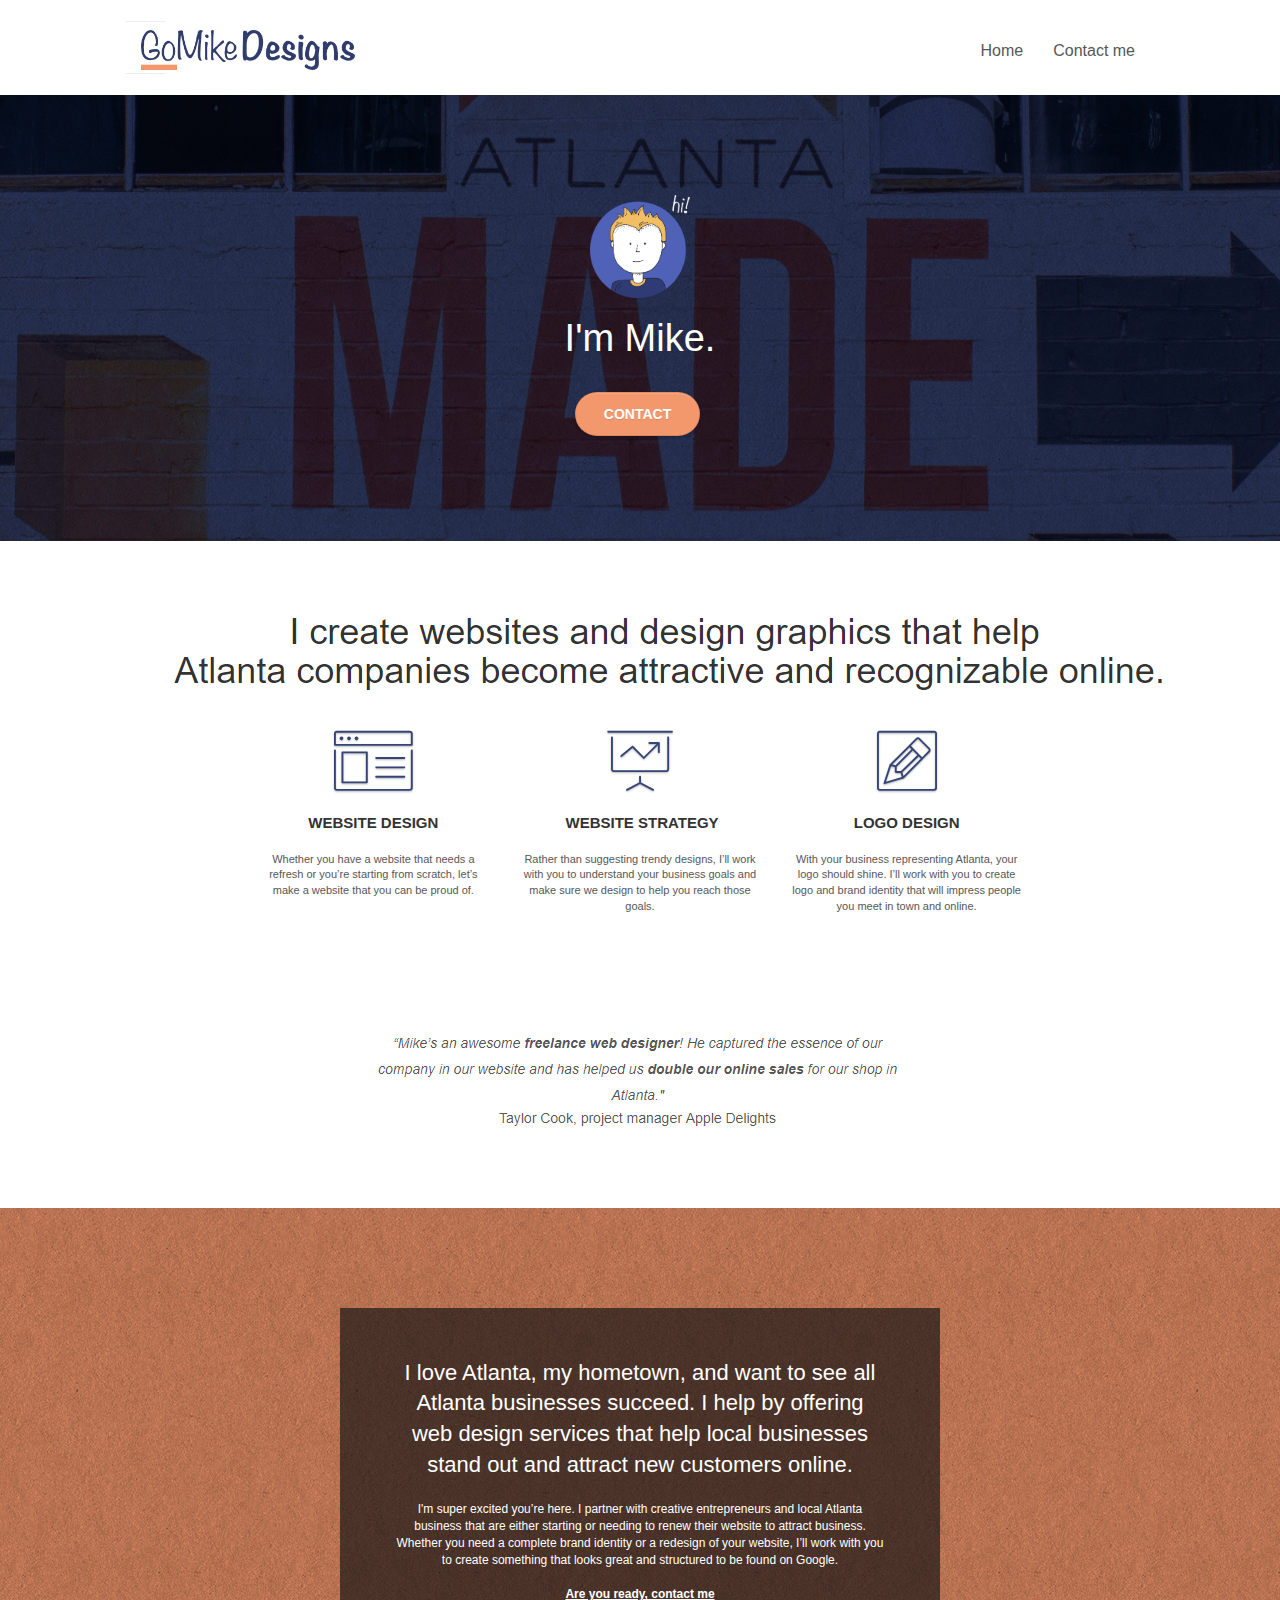
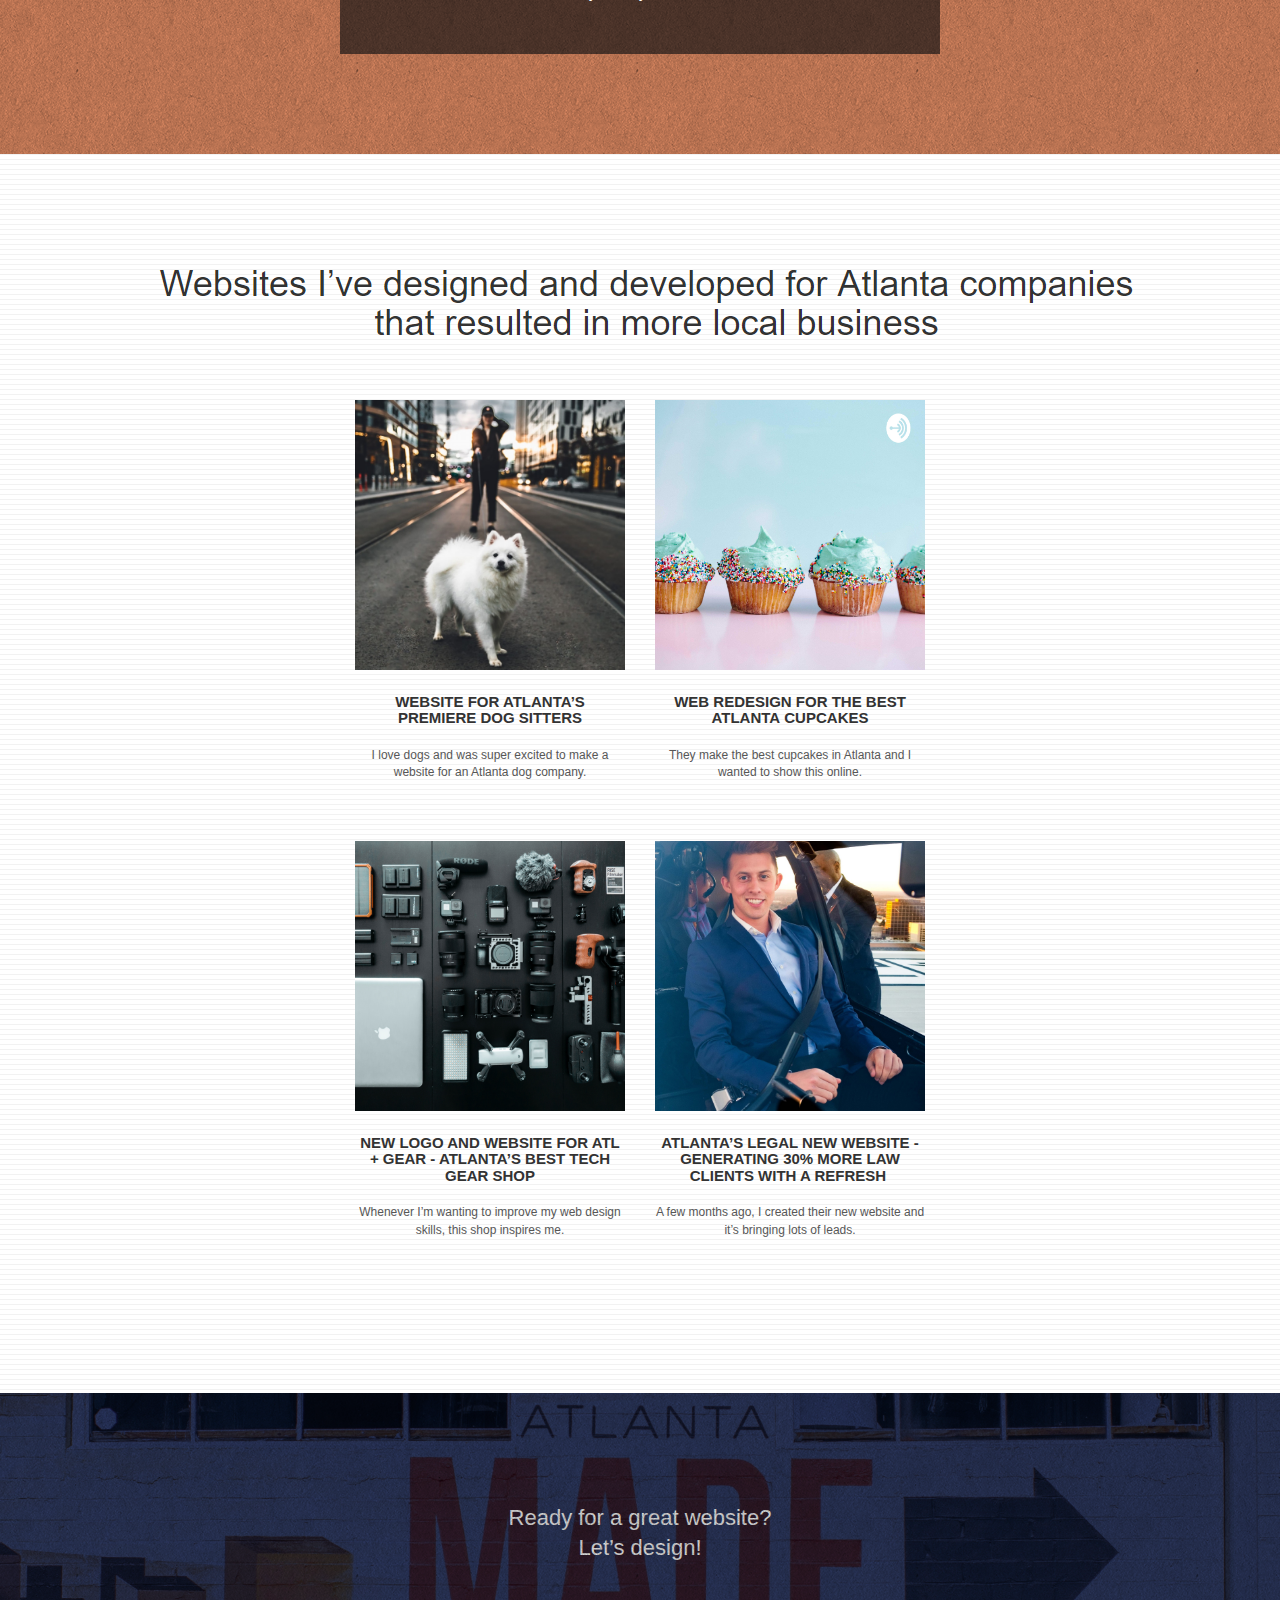
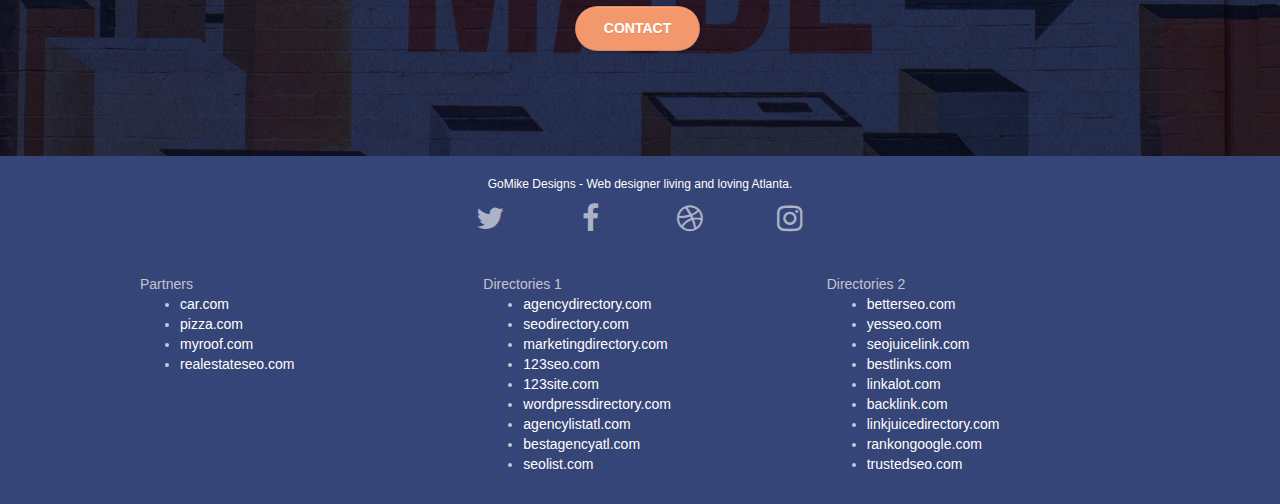
==== commit 9f143313: "recent-changes" ====
--- a/index.html
+++ b/index.html
@@ -1,5 +1,5 @@
 <!doctype html>
-<html lang="Default">
+<html lang="en">
 <head>
     <meta charset="utf-8">
     <meta name="keywords" content="seo, google, website, internet, web design, design agency, design agency, design agency, design agency, design agency, design agency, logo design atlanta">
@@ -19,7 +19,7 @@
 	<script src="./js/jquery.touchSwipe.js"></script>
 	<script src="./js/gmaps.js"></script>
 
-    <title>.</title>
+    <title>GoMike Designs</title>
 
     
 <!-- Analytics -->
@@ -52,7 +52,7 @@
 					<li>
 					</li>
 					<li>
-						<a href="page2.html">page2</a>
+						<a href="page2.html" aria-label="contact me page link">Contact me</a>
 					</li>
 				</ul>
 			</div>
@@ -227,22 +227,22 @@
 				<div class="row row-no-gutters social">
 					<div class="col-sm-3">
 						<div class="text-center">
-							<a class="social" href="index.html"><span class="fa fa-twitter icon-md"></span></a>
+							<a class="social" aria-label="Twitter link" href="index.html"><span class="fa fa-twitter icon-md"></span></a>
 						</div>
 					</div>
 					<div class="col-sm-3">
 						<div class="text-center">
-							<a class="social" href="index.html"><span class="fa fa-facebook icon-md"></span></a>
+							<a class="social" aria-label="Facebook link" href="index.html"><span class="fa fa-facebook icon-md"></span></a>
 						</div>
 					</div>
 					<div class="col-sm-3">
 						<div class="text-center">
-							<a class="social" href="index.html"><span class="fa fa-dribbble icon-md"></span></a>
+							<a class="social" aria-label="Dribble link" href="index.html"><span class="fa fa-dribbble icon-md"></span></a>
 						</div>
 					</div>
 					<div class="col-sm-3">
 						<div class="text-center">
-							<a class="social" href="index.html"><span class="fa fa-instagram icon-md"></span></a>
+							<a class="social" aria-label="Instagram link" href="index.html"><span class="fa fa-instagram icon-md"></span></a>
 						</div>
 					</div>
 
--- a/style.css
+++ b/style.css
@@ -71,7 +71,9 @@
     -o-background-size: auto!important;
     background-size: auto!important;
 }
-
+.bgc-dark-slate-blue a{
+    color: white !important;
+}
 .bg-repeat {
     background: repeat;
 }
@@ -781,7 +783,7 @@
 }
 
 .tc-white {
-    color: #364577!important;
+    color: white!important;
 }
 
 .btn-atomic-tangerine {
@@ -789,6 +791,10 @@
     color: #FFFFFF!important;
 }
 
+.btn-slate-blue{
+    background: #364577!important;
+    color: #FFFFFF!important;
+}
 .btn-atomic-tangerine:hover {
     background: #c27956!important;
     color: #FFFFFF!important;
@@ -808,6 +814,14 @@
 
 .ltc-atomic-tangerine:hover {
     color: #c27956!important;
+}
+
+.ltc-slate-blue{
+    color: #364577!important;
+}
+
+.ltc-slate-blue:hover{
+    color: #586cab!important;
 }
 
 .icon-dark-slate-blue {
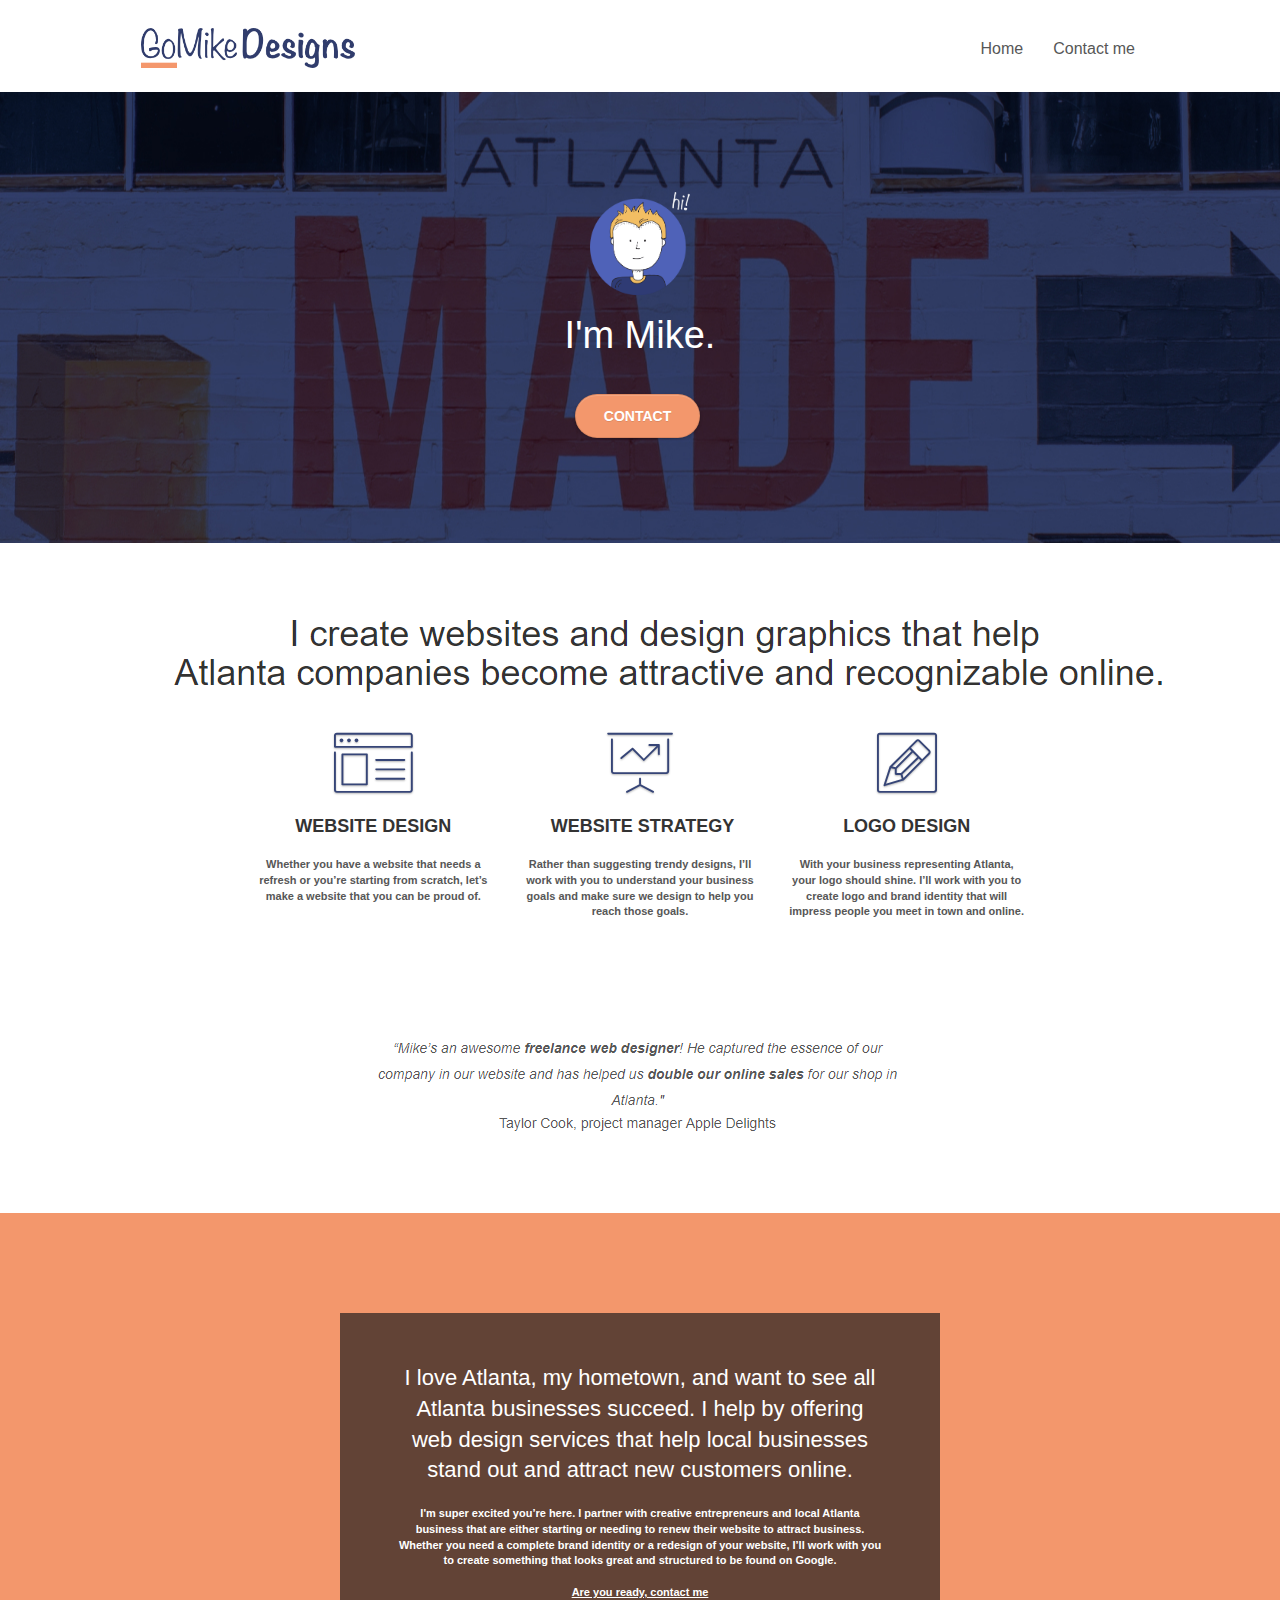
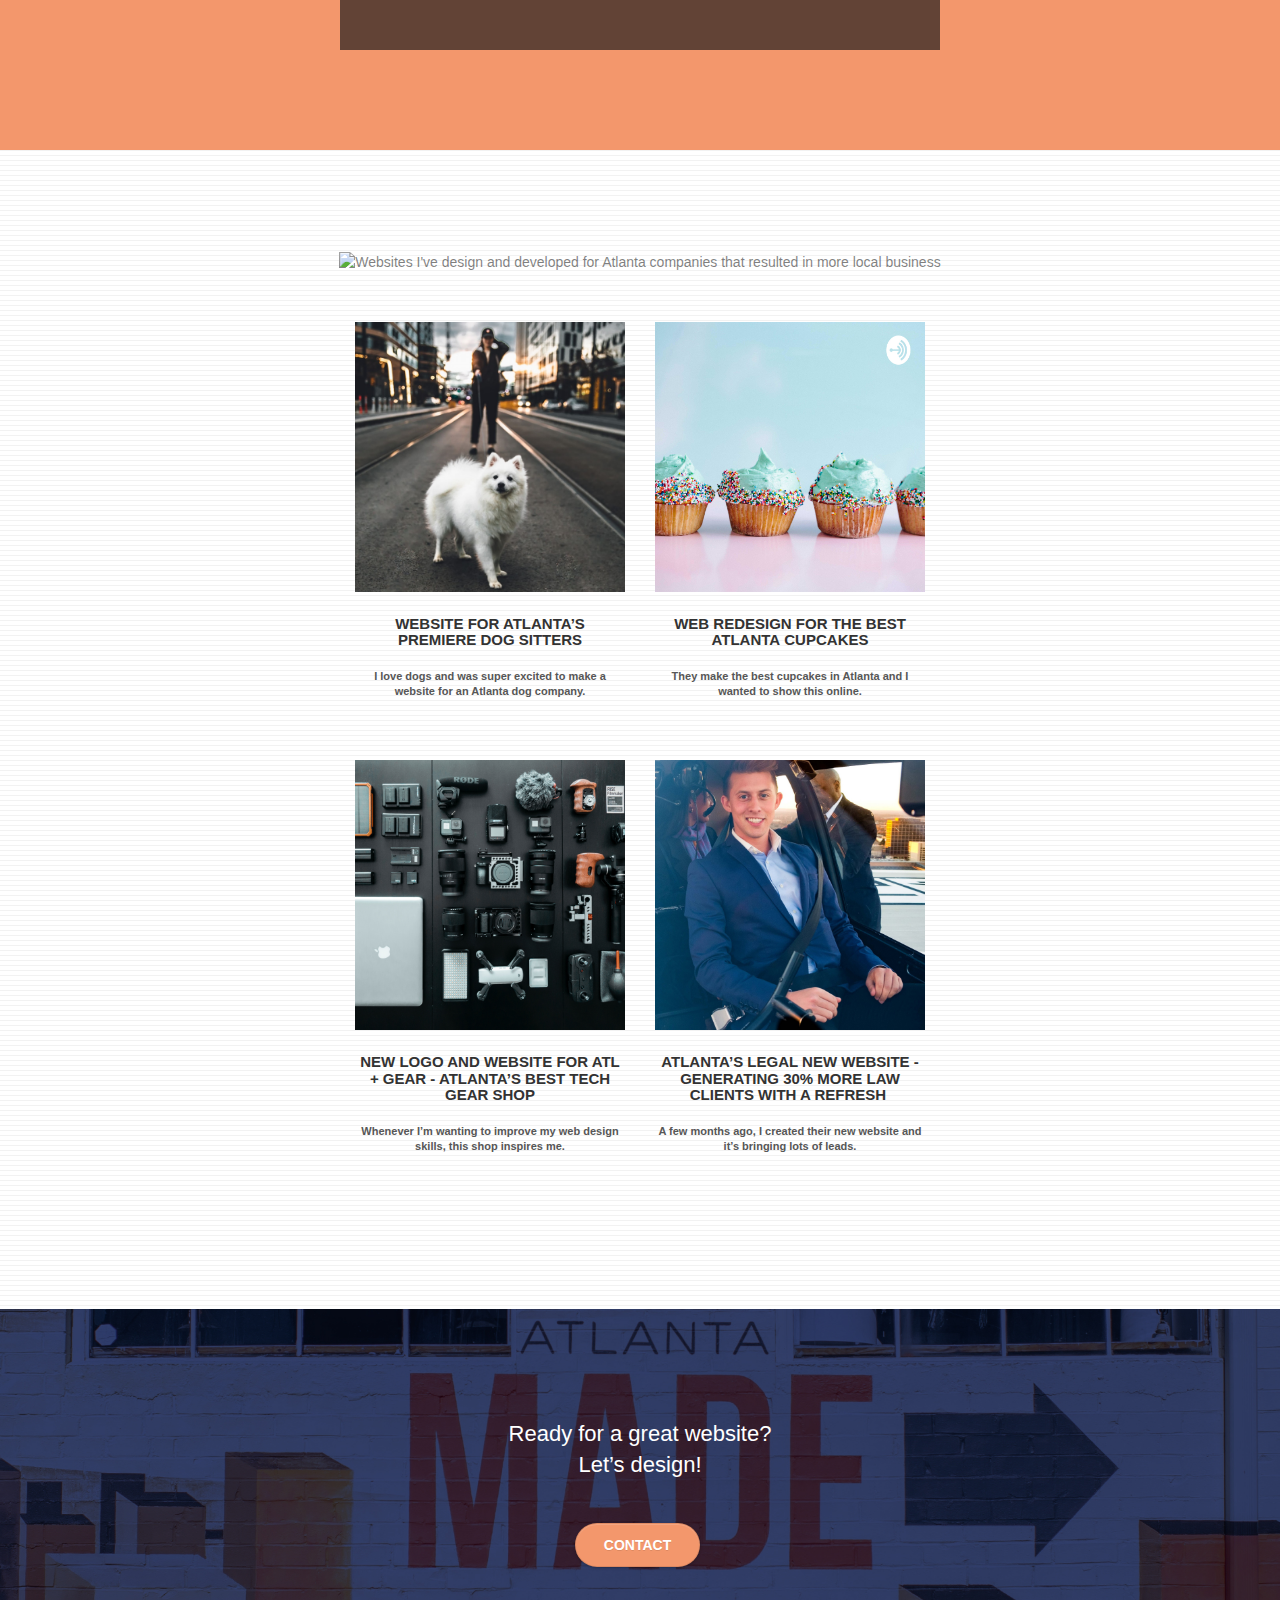
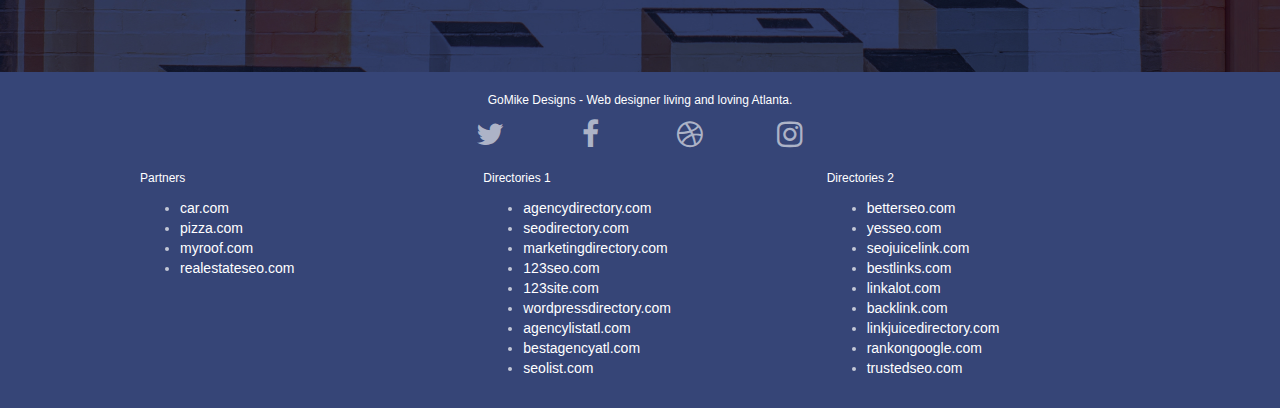
==== commit ce22e417: "Final Changes for Project" ====
--- a/index.html
+++ b/index.html
@@ -1,302 +1,289 @@
-<!doctype html>
+<!DOCTYPE html>
 <html lang="en">
 <head>
-    <meta charset="utf-8">
-    <meta name="keywords" content="seo, google, website, internet, web design, design agency, design agency, design agency, design agency, design agency, design agency, logo design atlanta">
-    <meta name="description" content="I'm Mike and your should hire me to build your website">
-    <meta name="viewport" content="width=device-width, initial-scale=1.0, viewport-fit=cover">
+    <meta charset="UTF-8">
+    <meta name="keywords" content="seo, google, website, internet, web design, design agency, logo design atlanta">
+    <meta name="description" content="I'm Mike and you should hire me to build your website">
+    <meta name="viewport" content="width=device-width, initial-scale=1.0">
     <link rel="shortcut icon" type="image/png" href="favicon.jpg">
     
-	<link rel="stylesheet" type="text/css" href="./css/bootstrap.css">
-	<link rel="stylesheet" type="text/css" href="style.css">
-	<link rel="stylesheet" type="text/css" href="./css/font-awesome.css">
-	<link rel="stylesheet" type="text/css" href="./css/et-line.css">
-	
-    
-	<script src="./js/jquery-2.1.0.js"></script>
-	<script src="./js/bootstrap.js"></script>
-	<script src="./js/blocs.js"></script>
-	<script src="./js/jquery.touchSwipe.js"></script>
-	<script src="./js/gmaps.js"></script>
-
     <title>GoMike Designs</title>
-
-    
-<!-- Analytics -->
- 
-<!-- Analytics END -->
+    
+    <link rel="stylesheet" type="text/css" href="./css/bootstrap.css">
+    <link rel="stylesheet" type="text/css" href="style.css">
+    <link rel="stylesheet" type="text/css" href="./css/font-awesome.css">
+    <link rel="stylesheet" type="text/css" href="./css/et-line.css">
+    <link rel="preload" fetchpriority="high" as="image" href="img/atlanta%20made%20sign.webp" type="image/webp">    
+    <script src="./js/jquery-2.1.0.js"></script>
+    <script src="./js/bootstrap.js"></script>
+    <script src="./js/blocs.js"></script>
+    <script src="./js/jquery.touchSwipe.js"></script>
+    <script src="./js/gmaps.js"></script>
+
+    <!-- Analytics -->
+    <!-- Analytics END -->
     
 </head>
 <body>
 <!-- Main container -->
 <div class="page-container">
     
-<!-- bloc-0 -->
-<div class="bloc bgc-white l-bloc " id="bloc-0">
+<!-- Header -->
+<header class="bloc bgc-white l-bloc " id="bloc-0">
 	<div class="container bloc-sm">
-		<nav class="navbar row">
-			<div class="navbar-header">
-					<div class="keywords" style="color:#cccccc;font-size:1px;">web agency atlanta, web strategy, web design, logo, website, web, internet, logo design</div>
-				<a class="navbar-brand" href="index.html"><img src="img/atlanta%20web%20design%20logo.png" alt="logo, seo, google, website, internet, web design, design agency" height="40" /></a>
-					<div class="keywords" style="color:#cccccc;font-size:1px;">web agency atlanta, web strategy, web design, logo, website, web, internet, logo design</div>
-
-				<button id="nav-toggle" type="button" class="ui-navbar-toggle navbar-toggle" data-toggle="collapse" data-target=".navbar-1">
-					<span class="sr-only">Toggle navigation</span><span class="icon-bar"></span><span class="icon-bar"></span><span class="icon-bar"></span>
-				</button>
-			</div>
-			<div class="collapse navbar-collapse navbar-1 special-dropdown-nav">
-				<ul class="site-navigation nav navbar-nav">
-					<li>
-						<a href="index.html">Home</a>
-					</li>
-					<li>
-					</li>
-					<li>
-						<a href="page2.html" aria-label="contact me page link">Contact me</a>
-					</li>
-				</ul>
-			</div>
-		</nav>
-	</div>
+    <nav class="navbar row">
+        <div class="navbar-header">
+            <a class="navbar-brand" href="index.html"><img src="img/atlanta%20web%20design%20logo.webp" alt="GoMike Designs Logo" height="40"></a>
+            <button id="nav-toggle" type="button" class="ui-navbar-toggle navbar-toggle" data-toggle="collapse" data-target=".navbar-1">
+                <span class="sr-only">Toggle navigation</span>
+                <span class="icon-bar"></span>
+                <span class="icon-bar"></span>
+                <span class="icon-bar"></span>
+            </button>
+        </div>
+        <div class="collapse navbar-collapse navbar-1 special-dropdown-nav">
+            <ul class="site-navigation nav navbar-nav">
+                <li><a href="index.html">Home</a></li> 
+                <li><a href="page2.html" aria-label="Contact me page link">Contact me</a></li>
+            </ul>
+        </div>
+    </nav>
 </div>
-<!-- bloc-0 END -->
-
-<!-- bloc-1-hero -->
-<div class="bloc bgc-dark-slate-blue bg-atlanta-20made-20sign d-bloc bg-t-edge bloc-bg-texture texture-paper b-parallax" id="bloc-1-hero">
-	<div class="container bloc-lg">
-		<div class="row tight-width-whitespace">
-			<div class="col-sm-12">
-				<img src="img/atlanta%20web%20designer%20mike.png" class="center-block image-resize-mode" width="100" alt="atlanta web designer mike,seo, google, website, internet, web design, design agency" />
-				<h1 class="text-center hero-bloc-text tc-white ">
-					I'm Mike.
-				</h1>
-				<div class="text-center">
-					<a href="page2.html" class="btn btn-lg btn-clean btn-rd cta-hero btn-atomic-tangerine" id="cta-hero">Contact</a>
-				</div>
-			</div>
-		</div>
-	</div>
-</div>
-<!-- bloc-1-hero END -->
-
-<!-- bloc-2-services -->
-<div class="bloc bgc-white l-bloc" id="bloc-2-services">
-	<div class="container bloc-md">
-		<div class="row">
-			<div class="col-sm-12 text-center">
-				<img alt="web agency, web design, logo design, atlanta agency, mike" src="img/title.png" />
-			</div>
-		</div>
-		<div class="row voffset-lg med-width-whitespace">
-			<div class="col-sm-4">
-				<div class="text-center">
-					<span class="et-icon-browser sm-shadow icon-dark-slate-blue icons icon-lg"></span>
-				</div>
-				<h1 class="mg-md text-center service-header">
-					Website Design
-				</h1>
-				<p class="text-center ">
-					Whether you have a website that needs a refresh or you&rsquo;re starting from scratch, let&rsquo;s make a website that you can be proud of.
-				</p>
-			</div>
-			<div class="col-sm-4">
-				<div class="text-center">
-					<span class="et-icon-presentation sm-shadow icon-dark-slate-blue icons icon-lg"></span>
-				</div>
-				<h1 class="mg-md text-center service-header">
-					&nbsp;Website Strategy
-				</h1>
-				<p class="text-center ">
-					Rather than suggesting trendy designs, I&rsquo;ll work with you to understand your business goals and make sure we design to help you reach those goals.<br>
-				</p>
-			</div>
-			<div class="col-sm-4">
-				<div class="text-center">
-					<span class="et-icon-edit sm-shadow icon-dark-slate-blue icons icon-lg"></span>
-				</div>
-				<h1 class="mg-md text-center service-header">
-					Logo Design
-				</h1>
-				<p class="text-center ">
-					With your business representing Atlanta, your logo should shine. I&rsquo;ll work with you to create logo and brand identity that will impress people you meet in town and online.
-				</p>
-			</div>
-		</div>
-		<div class="row voffset-lg voffset">
-			<div class="col-xs-12 col-md-8 col-md-offset-2 text-center">
-				<img alt="web agency, web design, logo design " src="img/quote.png" />
-			</div>
-		</div>
-	</div>
-</div>
-<!-- bloc-2-services END -->
-
-<!-- bloc-3-what-i-do -->
-<div class="bloc tc-white bgc-atomic-tangerine bloc-bg-texture texture-paper b-parallax bg-atlanta-20made-20sign-20orange d-bloc" id="bloc-3-what-i-do">
-	<div class="container bloc-lg">
-		<div class="row tight-width-whitespace black-background">
-			<div class="col-sm-12">
-				<h2 class="mg-md text-center tc-white">
-					I love Atlanta, my hometown, and want to see all Atlanta businesses succeed. I help by offering web design services that help local businesses stand out and attract new customers online.<br>
-				</h2>
-				<p class="text-center white">
-					I'm super excited you&rsquo;re here. I partner with creative entrepreneurs and local Atlanta business that are either starting or needing to renew their website to attract business. Whether you need a complete brand identity or a redesign of your website, I&rsquo;ll work with you to create something that looks great and structured to be found on Google.<br><br><a class="ltc-white bold-link" href="page2.html">Are you ready, contact me</a><br>
-				</p>
-			</div>
-		</div>
-	</div>
-</div>
-<!-- bloc-3-what-i-do END -->
-
-<!-- bloc-4-portfolio -->
-<div class="bloc bgc-white bg-lines-h2-bg bg-repeat l-bloc" id="bloc-4-portfolio">
-	<div class="container bloc-lg">
-		<div class="row">
-			<div class="col-sm-12 text-center">
-								<img alt="web agency, web design, logo design " src="img/title2.png" />
-
-			</div>
-		</div>
-		<div class="row tight-width-whitespace portfolio-row">
-			<div class="col-sm-6">
-				<a href="#" data-lightbox="img/11.jpg" data-gallery-id="gallery-1" data-caption="Website for Atlanta's Premiere dog salon" data-frame="snapshot-lb"><img src="img/11.jpg" class="img-responsive portfolio-thumb" alt="seo, google, website, internet, web design, design agency website for dog salon"/></a>
-				<h3 class="mg-md text-center">
-					Website for Atlanta&rsquo;s premiere Dog Sitters
-				</h3>
-				<p class="text-center">
-					I love dogs and was super excited to make a website for an Atlanta dog company.
-				</p>
-			</div>
-			<div class="col-sm-6">
-				<a href="#" data-lightbox="img/2.jpg" data-gallery-id="gallery-1" data-caption="web redesign for the best cupcakes in Atlanta" data-frame="snapshot-lb"><img src="img/2.jpg" class="img-responsive portfolio-thumb" alt="seo, google, website, internet, web design, design agency website for best cupcakes in atlanta"/></a>
-				<h3 class="mg-md text-center">
-					Web redesign for the best Atlanta&nbsp;cupcakes
-				</h3>
-				<p class="text-center">
-					They make the best cupcakes in Atlanta and I wanted to show this online.
-				</p>
-			</div>
-		</div>
-		<div class="row tight-width-whitespace portfolio-row">
-			<div class="col-sm-6">
-				<a href="#" data-lightbox="img/3.bmp" data-gallery-id="gallery-1" data-caption="New logo and website for Atlanta's best tech gear shop" data-frame="snapshot-lb"><img src="img/3.bmp" class="img-responsive portfolio-thumb" alt="3.jpg" /></a>
-				<h3 class="mg-md text-center">
-					New logo and website for Atl + Gear - Atlanta&rsquo;s best tech gear shop
-				</h3>
-				<p class="text-center">
-					Whenever I&rsquo;m wanting to improve my web design skills, this shop inspires me.
-				</p>
-			</div>
-			<div class="col-sm-6">
-				<a href="#" data-lightbox="img/4.bmp" data-gallery-id="gallery-1" data-caption="Atlanta's legal website generates 30% more clients after web redesign" data-frame="snapshot-lb"><img src="img/4.bmp" class="img-responsive portfolio-thumb" alt="seo, google, website, internet, web design, Atlanta's legal website generates 30% more clients after web redesign" /></a>
-				<h3 class="mg-md text-center">
-					Atlanta&rsquo;s legal new website - Generating 30% more law clients with a refresh&nbsp;
-				</h3>
-				<p class="text-center">
-					A few months ago, I created their new website and it&rsquo;s bringing lots of leads.
-				</p>
-			</div>
-		</div>
-	</div>
-</div>
-<!-- bloc-4-portfolio END -->
-
-<!-- bloc-5-cta -->
-<div class="bloc bgc-dark-slate-blue bg-atlanta-20made-20sign d-bloc bloc-bg-texture texture-paper" id="bloc-5-cta">
-	<div class="container bloc-lg">
-		<div class="row">
-			<h2 class="mg-md text-center tc-white">
-				Ready for a great website? <br>Let&rsquo;s design!
-			</h2>
-			<div class="col-sm-12 text-center">
-				<a href="page2.html" class="btn btn-atomic-tangerine btn-clean btn-rd btn-lg cta-hero">Contact</a>
-			</div>
-		</div>
-	</div>
-</div>
-<!-- bloc-5-cta END -->
-
-<!-- Footer - bloc-8 -->
-<div class="bloc bgc-dark-slate-blue d-bloc" id="bloc-8">
-	<div class="container bloc-sm">
-		<div class="row">
-			<div class="col-sm-12">
-				<p class="text-center white">
-					GoMike Designs - Web designer living and loving Atlanta.<br>
-				</p>
-				<div class="row row-no-gutters social">
-					<div class="col-sm-3">
-						<div class="text-center">
-							<a class="social" aria-label="Twitter link" href="index.html"><span class="fa fa-twitter icon-md"></span></a>
-						</div>
-					</div>
-					<div class="col-sm-3">
-						<div class="text-center">
-							<a class="social" aria-label="Facebook link" href="index.html"><span class="fa fa-facebook icon-md"></span></a>
-						</div>
-					</div>
-					<div class="col-sm-3">
-						<div class="text-center">
-							<a class="social" aria-label="Dribble link" href="index.html"><span class="fa fa-dribbble icon-md"></span></a>
-						</div>
-					</div>
-					<div class="col-sm-3">
-						<div class="text-center">
-							<a class="social" aria-label="Instagram link" href="index.html"><span class="fa fa-instagram icon-md"></span></a>
-						</div>
-					</div>
-
-					<div class="keywords" style="color:#364577;">web agency atlanta, web strategy, web design, logo, website, web, internet, logo design</div>
-
-				</div>
-					<div class="row">
-					<div class="col-sm-4">
-						Partners
-							<ul>
-								<li><a href="car.com">car.com</a></li>
-								<li><a href="pizza.com">pizza.com</a></li>
-								<li><a href="myroof.com">myroof.com</a></li>
-								<li><a href="realestateseo.com">realestateseo.com</a></li>
-							</ul>		
-					</div>
-					<div class="col-sm-4">
-						Directories 1
-						<ul>
-							<li><a href="agencydirectory.com">agencydirectory.com</a></li>
-							<li><a href="seodirectory.com">seodirectory.com</a></li>
-							<li><a href="marketingdirectory.com">marketingdirectory.com</a></li>
-							<li><a href="123seo.com">123seo.com</a></li>
-							<li><a href="123site.com">123site.com</a></li>
-							<li><a href="wordpressdirectory.com">wordpressdirectory.com</a></li>
-							<li><a href="agencylistatl.com">agencylistatl.com</a></li>
-							<li><a href="bestagencyatl.com">bestagencyatl.com</a></li>
-							<li><a href="seolist.com">seolist.com</a></li>
-						</ul>
-					</div>
-					<div class="col-sm-4">
-						Directories 2
-						<ul>
-							<li><a href="betterseo.com">betterseo.com</a></li>
-							<li><a href="yesseo.com">yesseo.com</a></li>
-							<li><a href="seojuicelink.com">seojuicelink.com</a></li>
-							<li><a href="bestlinks.com">bestlinks.com</a></li>
-							<li><a href="linkalot.com">linkalot.com</a></li>
-							<li><a href="backlink.com">backlink.com</a></li>
-							<li><a href="linkjuicedirectory.com">linkjuicedirectory.com</a></li>
-							<li><a href="rankongoogle.com">rankongoogle.com</a></li>
-							<li><a href="trustedseo.com">trustedseo.com</a></li>
-						</ul>
-					</div>
-				</div>
-			</div>
-		</div>
-	</div>
-</div>
-<!-- Footer - bloc-8 END -->
+</header>
+<!-- Header END -->
+
+<!-- Hero Section -->
+<section class="bloc bgc-dark-slate-blue bg-atlanta-20made-20sign d-bloc bg-t-edge bloc-bg-texture texture-paper b-parallax" id="bloc-1-hero">
+    <div class="container bloc-lg">
+        <div class="row tight-width-whitespace">
+            <div class="col-sm-12">
+                <img src="img/atlanta%20web%20designer%20mike.webp" class="center-block image-resize-mode" width="100" alt="atlanta web designer mike,seo, google, website, internet, web design, design agency" />
+                <h1 class="text-center hero-bloc-text tc-white">
+                    I'm Mike.
+                </h1>
+                <div class="text-center">
+                    <a href="page2.html" class="btn btn-lg btn-clean btn-rd cta-hero btn-atomic-tangerine" id="cta-hero">Contact</a>
+                </div>
+            </div>
+        </div>
+    </div>
+</section>
+<!-- Hero Section END -->
+
+<!-- Services Section -->
+<section class="bloc bgc-white l-bloc" id="bloc-2-services">
+    <div class="container bloc-md">
+        <div class="row">
+            <div class="col-sm-12 text-center">
+                <img alt="web agency, web design, logo design, atlanta agency, mike" src="img/title.webp" />
+            </div>
+        </div>
+        <div class="row voffset-lg med-width-whitespace">
+            <div class="col-sm-4">
+                <div class="text-center">
+                    <span class="et-icon-browser sm-shadow icon-dark-slate-blue icons icon-lg"></span>
+                </div>
+                <h1 class="mg-md text-center service-header">
+                    Website Design
+                </h1>
+                <p class="text-center">
+                    Whether you have a website that needs a refresh or you&rsquo;re starting from scratch, let&rsquo;s make a website that you can be proud of.
+                </p>
+            </div>
+            <div class="col-sm-4">
+                <div class="text-center">
+                    <span class="et-icon-presentation sm-shadow icon-dark-slate-blue icons icon-lg"></span>
+                </div>
+                <h1 class="mg-md text-center service-header">
+                    &nbsp;Website Strategy
+                </h1>
+                <p class="text-center">
+                    Rather than suggesting trendy designs, I&rsquo;ll work with you to understand your business goals and make sure we design to help you reach those goals.<br>
+                </p>
+            </div>
+            <div class="col-sm-4">
+                <div class="text-center">
+                    <span class="et-icon-edit sm-shadow icon-dark-slate-blue icons icon-lg"></span>
+                </div>
+                <h1 class="mg-md text-center service-header">
+                    Logo Design
+                </h1>
+                <p class="text-center">
+                    With your business representing Atlanta, your logo should shine. I&rsquo;ll work with you to create logo and brand identity that will impress people you meet in town and online.
+                </p>
+            </div>
+        </div>
+        <div class="row voffset-lg voffset">
+            <div class="col-xs-12 col-md-8 col-md-offset-2 text-center">
+                <img alt="Mike's an awesome freelance web desinger! He captured the essence of our company in our website and has helped us double our online sales for our shop in atlanta. Taylor Cook Project manager Apple Delights" src="img/quote.webp" />
+            </div>
+        </div>
+    </div>
+</section>
+<!-- Services Section END -->
+
+<!-- What I Do Section -->
+<section class="bloc tc-white bgc-atomic-tangerine bloc-bg-texture texture-paper b-parallax bg-atlanta-20made-20sign-20orange d-bloc" id="bloc-3-what-i-do">
+    <div class="container bloc-lg">
+        <div class="row tight-width-whitespace black-background">
+            <div class="col-sm-12">
+                <h2 class="mg-md text-center tc-white">
+                    I love Atlanta, my hometown, and want to see all Atlanta businesses succeed. I help by offering web design services that help local businesses stand out and attract new customers online.<br>
+                </h2>
+                <p class="text-center white" id="larger">
+                    I'm super excited you&rsquo;re here. I partner with creative entrepreneurs and local Atlanta business that are either starting or needing to renew their website to attract business. Whether you need a complete brand identity or a redesign of your website, I&rsquo;ll work with you to create something that looks great and structured to be found on Google.<br><br><a class="ltc-white bold-link" href="page2.html">Are you ready, contact me</a><br>
+                </p>
+            </div>
+        </div>
+    </div>
+</section>
+<!-- What I Do Section END -->
+
+<!-- Portfolio Section -->
+<section class="bloc bgc-white bg-lines-h2-bg bg-repeat l-bloc" id="bloc-4-portfolio">
+    <div class="container bloc-lg">
+        <div class="row">
+            <div class="col-sm-12 text-center">
+                <img alt="Websites I've design and developed for Atlanta companies that resulted in more local business" src="img/title2.webp" />
+            </div>
+        </div>
+        <div class="row tight-width-whitespace portfolio-row">
+            <div class="col-sm-6">
+                <a href="#" data-lightbox="img/11.jpg" data-gallery-id="gallery-1" data-caption="Website for Atlanta's Premiere dog salon" data-frame="snapshot-lb"><img src="img/11.webp" class="img-responsive portfolio-thumb" alt="seo, google, website, internet, web design, design agency website for dog salon"/></a>
+                <h3 class="mg-md text-center">
+                    Website for Atlanta&rsquo;s premiere Dog Sitters
+                </h3>
+                <p class="text-center">
+                    I love dogs and was super excited to make a website for an Atlanta dog company.
+                </p>
+            </div>
+            <div class="col-sm-6">
+                <a href="#" data-lightbox="img/2.jpg" data-gallery-id="gallery-1" data-caption="web redesign for the best cupcakes in Atlanta" data-frame="snapshot-lb"><img src="img/2.webp" class="img-responsive portfolio-thumb" alt="seo, google, website, internet, web design, design agency website for best cupcakes in atlanta"/></a>
+                <h3 class="mg-md text-center">
+                    Web redesign for the best Atlanta&nbsp;cupcakes
+                </h3>
+                <p class="text-center">
+                    They make the best cupcakes in Atlanta and I wanted to show this online.
+                </p>
+            </div>
+        </div>
+        <div class="row tight-width-whitespace portfolio-row">
+            <div class="col-sm-6">
+                <a href="#" data-lightbox="img/3.bmp" data-gallery-id="gallery-1" data-caption="New logo and website for Atlanta's best tech gear shop" data-frame="snapshot-lb"><img src="img/3.webp" class="img-responsive portfolio-thumb" alt="3.jpg" /></a>
+                <h3 class="mg-md text-center">
+                    New logo and website for Atl + Gear - Atlanta&rsquo;s best tech gear shop
+                </h3>
+                <p class="text-center">
+                    Whenever I&rsquo;m wanting to improve my web design skills, this shop inspires me.
+                </p>
+            </div>
+            <div class="col-sm-6">
+                <a href="#" data-lightbox="img/4.bmp" data-gallery-id="gallery-1" data-caption="Atlanta's legal website generates 30% more clients after web redesign" data-frame="snapshot-lb"><img src="img/4.webp" class="img-responsive portfolio-thumb" alt="seo, google, website, internet, web design, Atlanta's legal website generates 30% more clients after web redesign" /></a>
+                <h3 class="mg-md text-center">
+                    Atlanta&rsquo;s legal new website - Generating 30% more law clients with a refresh&nbsp;
+                </h3>
+                <p class="text-center">
+                    A few months ago, I created their new website and it&rsquo;s bringing lots of leads.
+                </p>
+            </div>
+        </div>
+    </div>
+</section>
+<!-- Portfolio Section END -->
+
+<!-- Call to Action Section -->
+<section class="bloc bgc-dark-slate-blue bg-atlanta-20made-20sign d-bloc bloc-bg-texture texture-paper" id="bloc-5-cta">
+    <div class="container bloc-lg">
+        <div class="row">
+            <h2 class="mg-md text-center tc-white">
+                Ready for a great website? <br>Let&rsquo;s design!
+            </h2>
+            <div class="col-sm-12 text-center">
+                <a href="page2.html" class="btn btn-atomic-tangerine btn-clean btn-rd btn-lg cta-hero">Contact</a>
+            </div>
+        </div>
+    </div>
+</section>
+<!-- Call to Action Section END -->
+
+<!-- Footer -->
+<footer class="bloc bgc-dark-slate-blue d-bloc" id="bloc-8">
+    <div class="container bloc-sm">
+        <div class="row">
+            <div class="col-sm-12">
+                <p class="text-center white">
+                    GoMike Designs - Web designer living and loving Atlanta.<br>
+                </p>
+                <div class="row row-no-gutters social">
+                    <div class="col-sm-3">
+                        <div class="text-center">
+                            <a class="social" aria-label="Twitter link" href="index.html"><span class="fa fa-twitter icon-md"></span></a>
+                        </div>
+                    </div>
+                    <div class="col-sm-3">
+                        <div class="text-center">
+                            <a class="social" aria-label="Facebook link" href="index.html"><span class="fa fa-facebook icon-md"></span></a>
+                        </div>
+                    </div>
+                    <div class="col-sm-3">
+                        <div class="text-center">
+                            <a class="social" aria-label="Dribble link" href="index.html"><span class="fa fa-dribbble icon-md"></span></a>
+                        </div>
+                    </div>
+                    <div class="col-sm-3">
+                        <div class="text-center">
+                            <a class="social" aria-label="Instagram link" href="index.html"><span class="fa fa-instagram icon-md"></span></a>
+                        </div>
+                    </div>
+                </div>
+                <div class="keywords" style="color:#364577;">web agency atlanta, web strategy, web design, logo, website, web, internet, logo design</div>
+            </div>
+        </div>
+        <div class="row">
+            <div class="col-sm-4">
+                <p>Partners</p>
+                <ul>
+                    <li><a href="car.com">car.com</a></li>
+                    <li><a href="pizza.com">pizza.com</a></li>
+                    <li><a href="myroof.com">myroof.com</a></li>
+                    <li><a href="realestateseo.com">realestateseo.com</a></li>
+                </ul>       
+            </div>
+            <div class="col-sm-4">
+                <p>Directories 1</p>
+                <ul>
+                    <li><a href="agencydirectory.com">agencydirectory.com</a></li>
+                    <li><a href="seodirectory.com">seodirectory.com</a></li>
+                    <li><a href="marketingdirectory.com">marketingdirectory.com</a></li>
+                    <li><a href="123seo.com">123seo.com</a></li>
+                    <li><a href="123site.com">123site.com</a></li>
+                    <li><a href="wordpressdirectory.com">wordpressdirectory.com</a></li>
+                    <li><a href="agencylistatl.com">agencylistatl.com</a></li>
+                    <li><a href="bestagencyatl.com">bestagencyatl.com</a></li>
+                    <li><a href="seolist.com">seolist.com</a></li>
+                </ul>
+            </div>
+            <div class="col-sm-4">
+                <p>Directories 2</p>
+                <ul>
+                    <li><a href="betterseo.com">betterseo.com</a></li>
+                    <li><a href="yesseo.com">yesseo.com</a></li>
+                    <li><a href="seojuicelink.com">seojuicelink.com</a></li>
+                    <li><a href="bestlinks.com">bestlinks.com</a></li>
+                    <li><a href="linkalot.com">linkalot.com</a></li>
+                    <li><a href="backlink.com">backlink.com</a></li>
+                    <li><a href="linkjuicedirectory.com">linkjuicedirectory.com</a></li>
+                    <li><a href="rankongoogle.com">rankongoogle.com</a></li>
+                    <li><a href="trustedseo.com">trustedseo.com</a></li>
+                </ul>
+            </div>
+        </div>
+    </div>
+</footer>
+<!-- Footer END -->
 
 </div>
 <!-- Main container END -->
-    
 
 </body>
 </html>
--- a/style.css
+++ b/style.css
@@ -93,7 +93,7 @@
 }
 
 .texture-paper::before {
-    background: url("img/texture-paper.png");
+    /* background: url("img/texture-paper.png"); */
     background-size: 280px 280px;
 }
 
@@ -287,6 +287,7 @@
 
 #bloc-2-services p {
     font-size: 11px;
+    font-weight: 600;
 }
 
 .navbar {
@@ -494,6 +495,9 @@
 .panel-sq .panel-footer {
     border-radius: 0;
 }
+footer p{
+    color: white !important;
+}
 
 .panel-rd {
     border-radius: 30px;
@@ -510,6 +514,27 @@
 .form-control {
     border-color: rgba(0, 0, 0, .1);
     box-shadow: none;
+}
+
+.form-group{
+    margin-bottom: 10px;
+
+}
+.form-group label{
+    font-weight: 600;
+}
+.form-group input{
+    width: 25%;
+    height: 20px;
+    border-radius: 5px;
+}
+.form-group textarea{
+    margin-top:10px;
+    width: 25%;
+    border-radius: 5px;
+}
+#disappear{
+    display: none;
 }
 
 .scrollToTop {
@@ -662,6 +687,7 @@
 
 .hero-bloc-text {
     font-size: 38px;
+    margin-bottom: 15px;
 }
 
 .hero-bloc-text-sub {
@@ -686,7 +712,10 @@
     max-width: 600px;
     margin: auto auto auto auto;
 }
-
+#sub-message{
+    font-size: 16px !important;
+    margin:0;
+}
 .h1 {
     font-size: 20px;
     font-family: "Open Sans";
@@ -749,7 +778,14 @@
     margin-bottom: 44px;
     margin-top: 50px;
 }
-
+.portfolio-row p{
+    font-weight: 600;
+    font-size: 11px;
+}
+#larger{
+    font-weight: 600;
+    font-size: 11px;
+}
 .avatar {
     box-shadow: 0px 4px 9px rgba(0, 0, 0, 0.3);
 }
@@ -765,7 +801,7 @@
 }
 
 .service-header {
-    font-size: 15px;
+    font-size: 18px;
     font-weight: 700;
     text-transform: uppercase;
 }
@@ -838,11 +874,11 @@
 }
 
 .bg-atlanta-20made-20sign {
-    background-image: url("img/atlanta%20made%20sign.jpg");
+    background-image: url("img/atlanta%20made%20sign.webp");
 }
 
 .bg-atlanta-20made-20sign-20orange {
-    background-image: url("img/atlanta%20made%20sign%20orange.jpg");
+    background-image: url("img/atlanta%20made%20sign%20orange.webp");
 }
 
 @media (max-width: 1024px) {
@@ -881,6 +917,9 @@
 }
 
 @media (max-width: 991px) {
+    .text-img{
+        width: 100%;
+    }
     .container {
         width: 100%;
     }
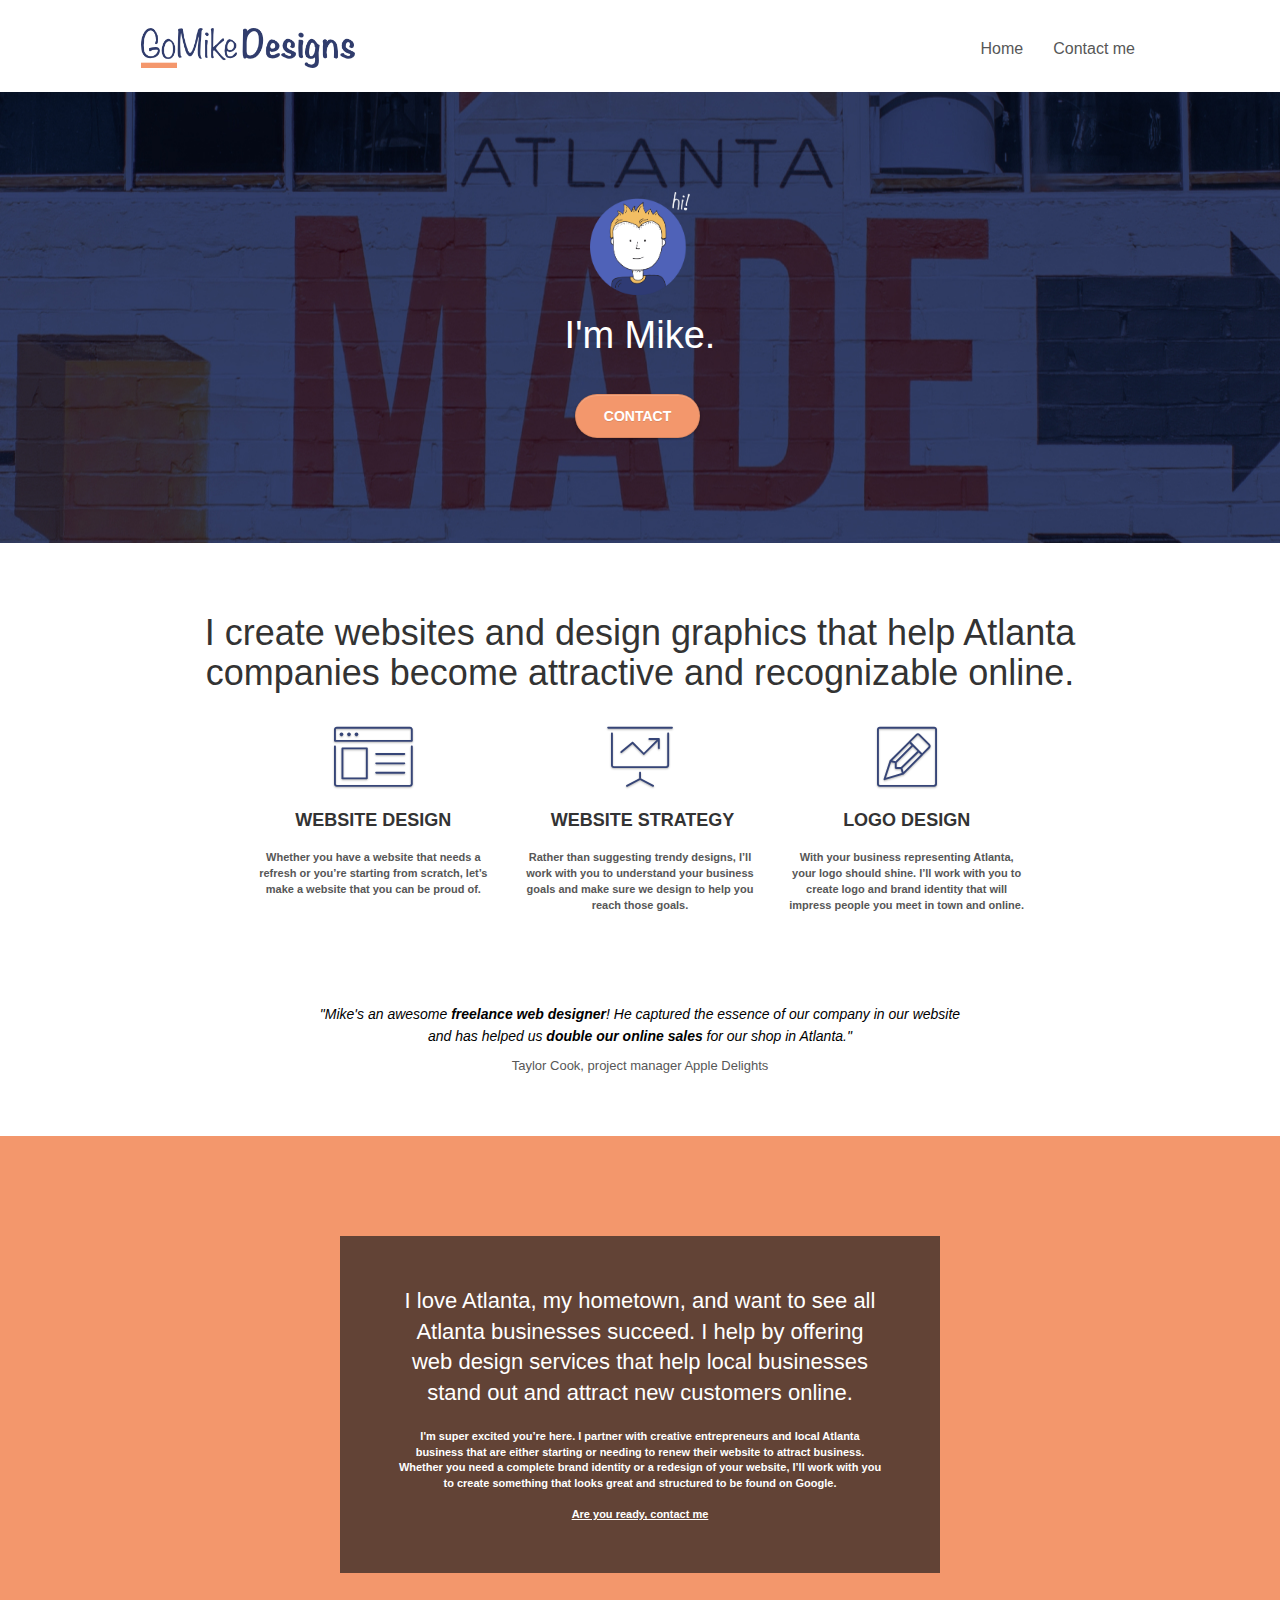
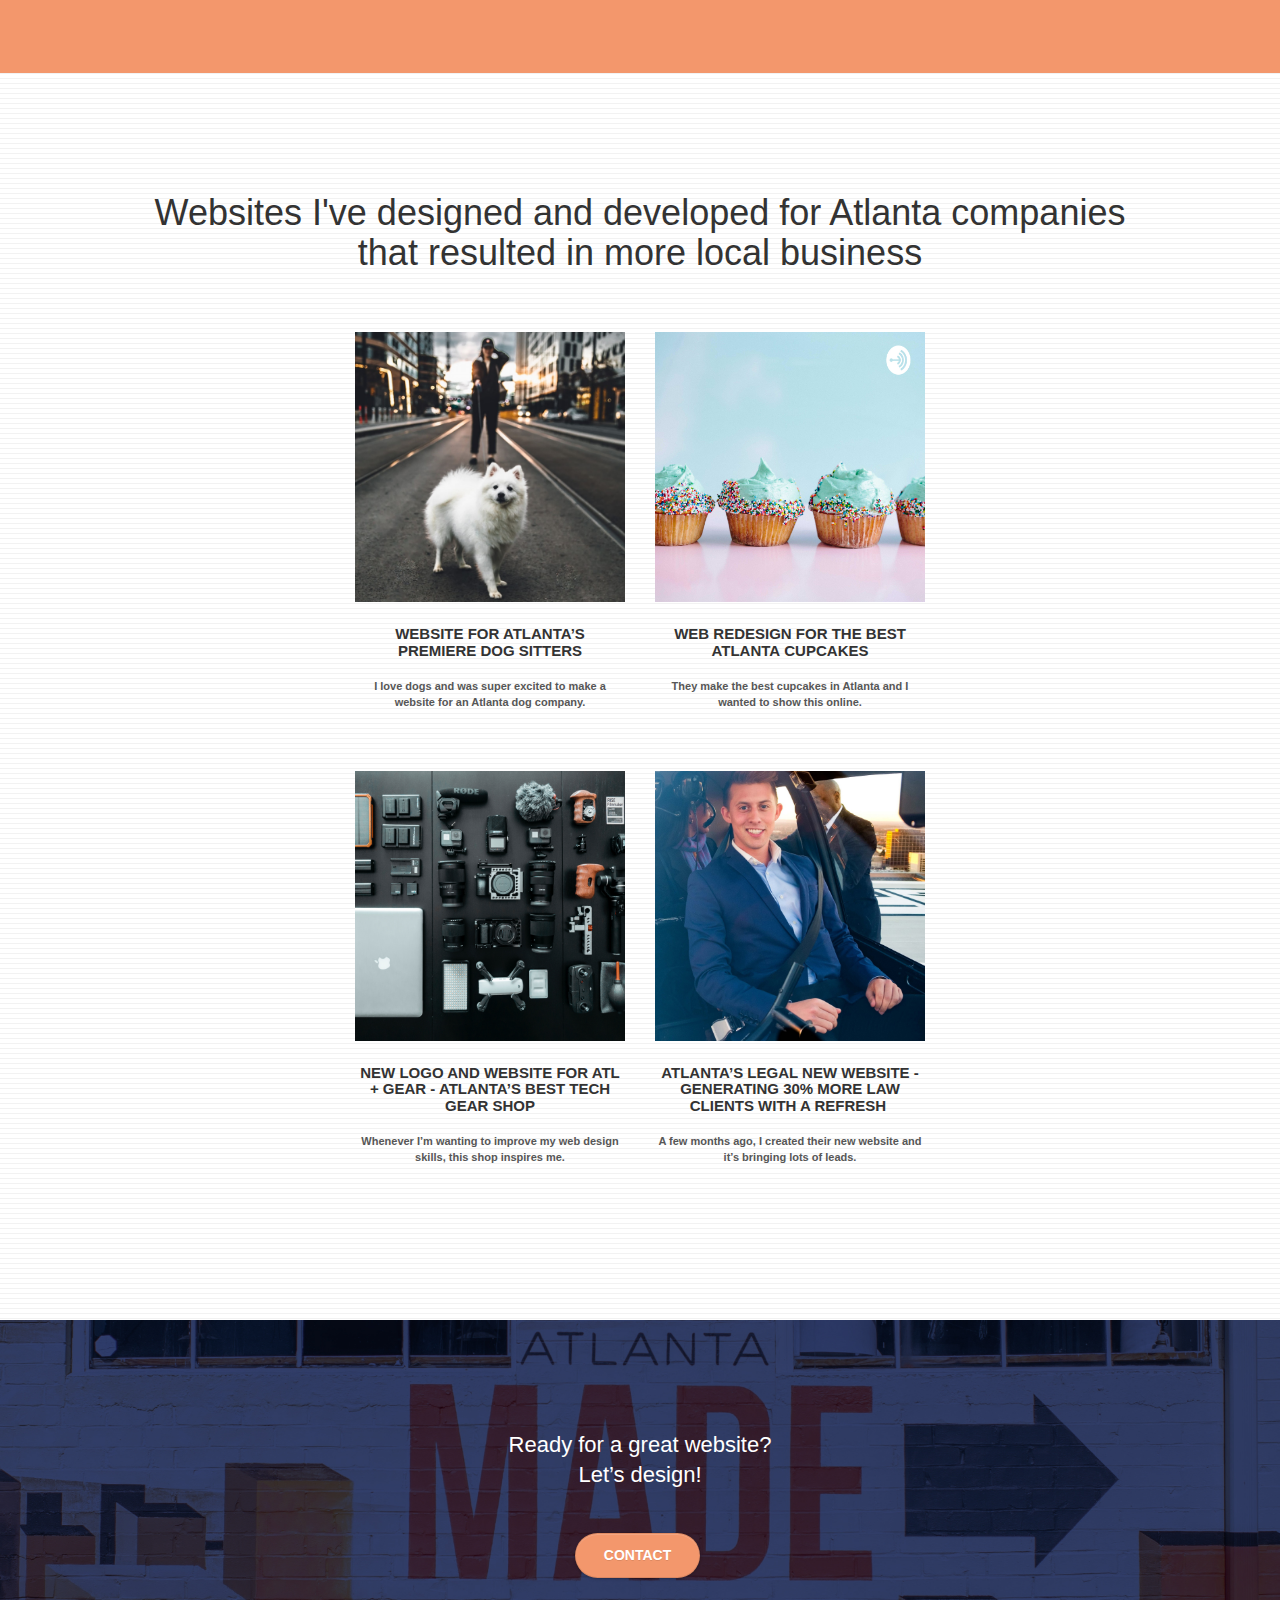
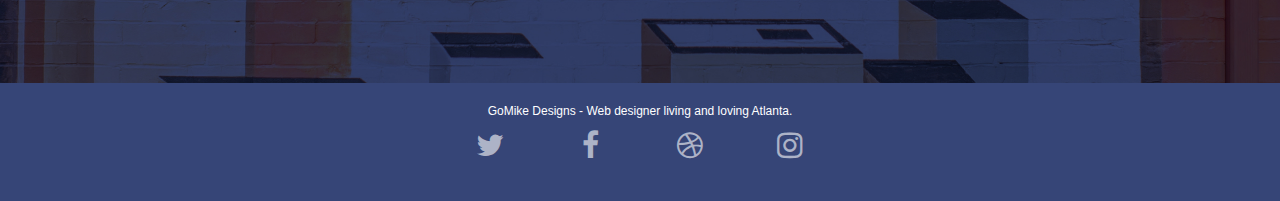
==== commit ddc16b01: "After-Presentation revisions" ====
--- a/index.html
+++ b/index.html
@@ -75,7 +75,7 @@
     <div class="container bloc-md">
         <div class="row">
             <div class="col-sm-12 text-center">
-                <img alt="web agency, web design, logo design, atlanta agency, mike" src="img/title.webp" />
+                <h1>I create websites and design graphics that help Atlanta companies become attractive and recognizable online.</h1>
             </div>
         </div>
         <div class="row voffset-lg med-width-whitespace">
@@ -115,7 +115,8 @@
         </div>
         <div class="row voffset-lg voffset">
             <div class="col-xs-12 col-md-8 col-md-offset-2 text-center">
-                <img alt="Mike's an awesome freelance web desinger! He captured the essence of our company in our website and has helped us double our online sales for our shop in atlanta. Taylor Cook Project manager Apple Delights" src="img/quote.webp" />
+                <i class="hp_quote">"Mike's an awesome <b>freelance web designer</b>! He captured the essence of our company in our website and has helped us <b>double our online sales</b> for our shop in Atlanta."</i><br>
+                <p class="hp_quote2">Taylor Cook, project manager Apple Delights</p>
             </div>
         </div>
     </div>
@@ -144,7 +145,7 @@
     <div class="container bloc-lg">
         <div class="row">
             <div class="col-sm-12 text-center">
-                <img alt="Websites I've design and developed for Atlanta companies that resulted in more local business" src="img/title2.webp" />
+               <h1>Websites I've designed and developed for Atlanta companies that resulted in more local business</h1>
             </div>
         </div>
         <div class="row tight-width-whitespace portfolio-row">
@@ -239,45 +240,6 @@
                 <div class="keywords" style="color:#364577;">web agency atlanta, web strategy, web design, logo, website, web, internet, logo design</div>
             </div>
         </div>
-        <div class="row">
-            <div class="col-sm-4">
-                <p>Partners</p>
-                <ul>
-                    <li><a href="car.com">car.com</a></li>
-                    <li><a href="pizza.com">pizza.com</a></li>
-                    <li><a href="myroof.com">myroof.com</a></li>
-                    <li><a href="realestateseo.com">realestateseo.com</a></li>
-                </ul>       
-            </div>
-            <div class="col-sm-4">
-                <p>Directories 1</p>
-                <ul>
-                    <li><a href="agencydirectory.com">agencydirectory.com</a></li>
-                    <li><a href="seodirectory.com">seodirectory.com</a></li>
-                    <li><a href="marketingdirectory.com">marketingdirectory.com</a></li>
-                    <li><a href="123seo.com">123seo.com</a></li>
-                    <li><a href="123site.com">123site.com</a></li>
-                    <li><a href="wordpressdirectory.com">wordpressdirectory.com</a></li>
-                    <li><a href="agencylistatl.com">agencylistatl.com</a></li>
-                    <li><a href="bestagencyatl.com">bestagencyatl.com</a></li>
-                    <li><a href="seolist.com">seolist.com</a></li>
-                </ul>
-            </div>
-            <div class="col-sm-4">
-                <p>Directories 2</p>
-                <ul>
-                    <li><a href="betterseo.com">betterseo.com</a></li>
-                    <li><a href="yesseo.com">yesseo.com</a></li>
-                    <li><a href="seojuicelink.com">seojuicelink.com</a></li>
-                    <li><a href="bestlinks.com">bestlinks.com</a></li>
-                    <li><a href="linkalot.com">linkalot.com</a></li>
-                    <li><a href="backlink.com">backlink.com</a></li>
-                    <li><a href="linkjuicedirectory.com">linkjuicedirectory.com</a></li>
-                    <li><a href="rankongoogle.com">rankongoogle.com</a></li>
-                    <li><a href="trustedseo.com">trustedseo.com</a></li>
-                </ul>
-            </div>
-        </div>
     </div>
 </footer>
 <!-- Footer END -->
--- a/style.css
+++ b/style.css
@@ -523,20 +523,37 @@
 .form-group label{
     font-weight: 600;
 }
-.form-group input{
-    width: 25%;
-    height: 20px;
-    border-radius: 5px;
-}
-.form-group textarea{
-    margin-top:10px;
-    width: 25%;
-    border-radius: 5px;
-}
-#disappear{
-    display: none;
-}
-
+
+.hp_quote{
+    color: black;
+    line-height: 22px;
+}
+.hp_quote2  {
+    font-size: 13px !important;
+    font-weight: 300 !important;
+    margin-top: 10px;
+}
+#hero-text{
+    display: flex;
+}
+#sub-message{
+    display:flex;
+    text-align: left;
+}
+#button-edit{
+    width: 37%;
+    border-radius: 0;
+    border-color: black;
+    border-width: 2px;
+    overflow: visible;
+}
+#first_row
+{
+    margin-bottom: 10px;
+}
+.contact-info a{
+text-decoration: underline;
+}
 .scrollToTop {
     width: 40px;
     height: 40px;
